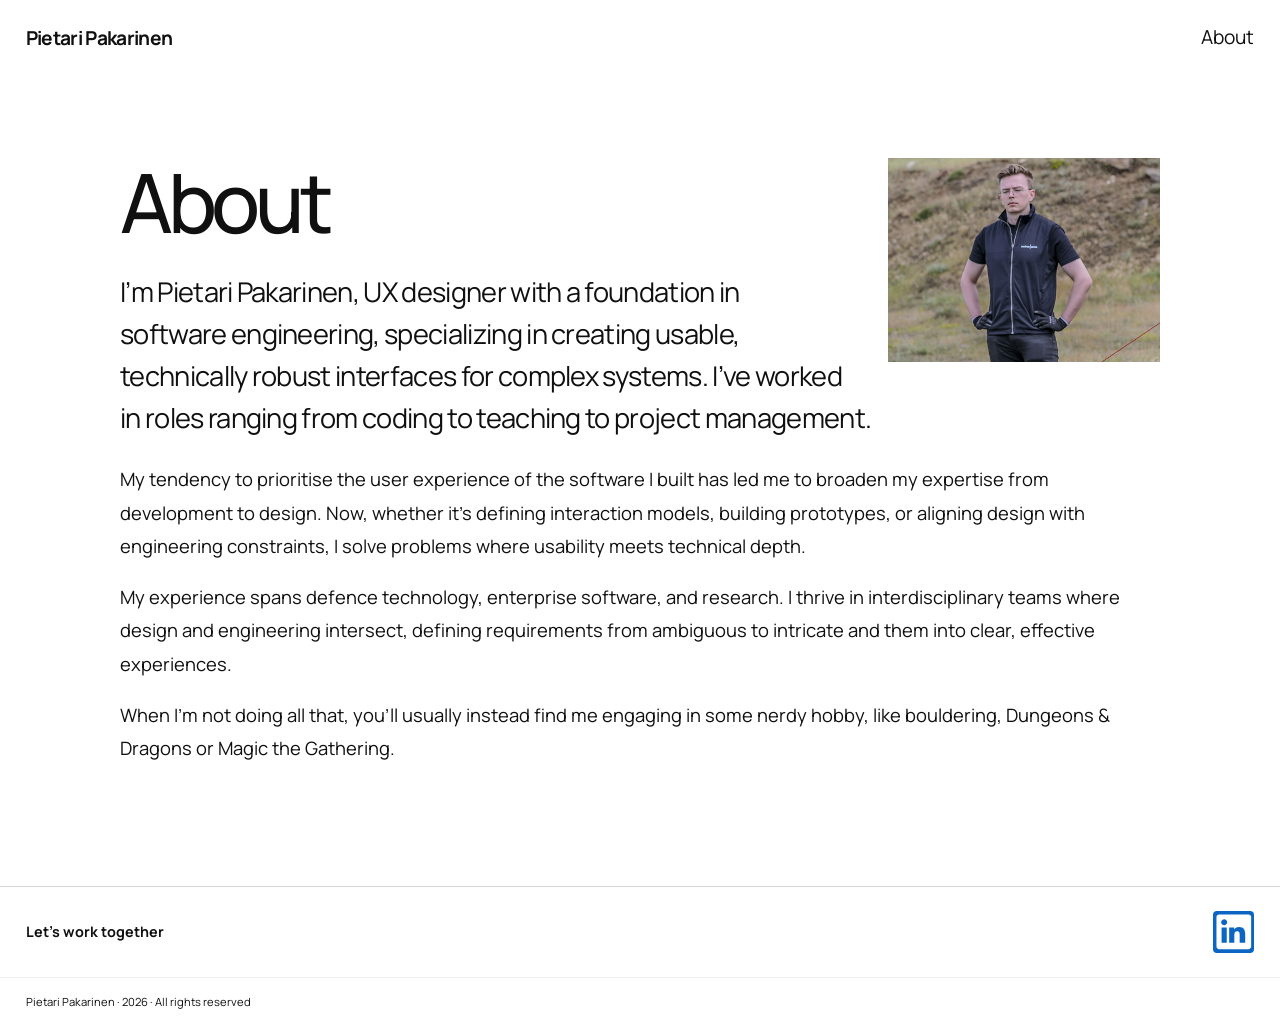
==== about/index.html @ 36259780 "Update About page copy" ====
<!doctype html>
<html lang="en">
  <head>
    <meta charset="utf-8"><meta name="viewport" content="width=device-width, initial-scale=1">
    <meta name="description" content="About Pietari Pakarinen, UX designer with a foundation in software engineering.">
    <title>About — Pietari Pakarinen</title>
    <link rel="stylesheet" href="../assets/css/site.css">
  </head>
  <body>
    <header class="page-header"><nav class="nav" aria-label="Main navigation"><a class="wordmark" href="../">Pietari Pakarinen</a><a class="nav-link" href="./" aria-current="page">About</a></nav></header>
    <main class="editorial about-layout">
      <aside class="about-note"><img class="about-portrait" src="../assets/images/about-portrait.png" alt="Pietari in black work clothes during an outdoor product demonstration"></aside>
      <div class="editorial-copy">
        <h1>About</h1>
        <p class="lead about-lead">I’m Pietari Pakarinen, UX designer with a foundation in software engineering, specializing in creating usable, technically robust interfaces for complex systems. I’ve worked in roles ranging from coding to teaching to project management.</p>
        <p>My tendency to prioritise the user experience of the software I built has led me to broaden my expertise from development to design. Now, whether it’s defining interaction models, building prototypes, or aligning design with engineering constraints, I solve problems where usability meets technical depth.</p>
        <p>My experience spans defence technology, enterprise software, and research. I thrive in interdisciplinary teams where design and engineering intersect, defining requirements from ambiguous to intricate and them into clear, effective experiences.</p>
        <p>When I’m not doing all that, you’ll usually instead find me engaging in some nerdy hobby, like bouldering, Dungeons &amp; Dragons or Magic the Gathering.</p>
      </div>
    </main>
    <footer class="site-footer"><p>Let’s work together</p><a class="linkedin-link" href="https://www.linkedin.com/in/pietari-pakarinen/" aria-label="LinkedIn profile"><svg viewBox="0 0 24 24" aria-hidden="true"><path d="M20.45 2H3.55C2.69 2 2 2.68 2 3.52v16.96c0 .84.69 1.52 1.55 1.52h16.9c.86 0 1.55-.68 1.55-1.52V3.52c0-.84-.69-1.52-1.55-1.52ZM7.93 18.35H4.96V9.5h2.97v8.85ZM6.45 8.29c-.96 0-1.73-.78-1.73-1.73s.77-1.73 1.73-1.73 1.73.78 1.73 1.73-.77 1.73-1.73 1.73Zm11.9 10.06h-2.96v-4.3c0-1.03-.02-2.35-1.43-2.35-1.44 0-1.66 1.12-1.66 2.28v4.37H9.34V9.5h2.84v1.21h.04c.4-.7 1.36-1.43 2.8-1.43 3 0 3.56 1.97 3.56 4.53v4.54Z"/></svg></a></footer>
    <div class="copyright">Pietari Pakarinen · 2026 · All rights reserved</div>
  </body>
</html>
---- assets/css/site.css ----
@import url('https://fonts.googleapis.com/css2?family=Manrope:wght@400;500;600;700&display=swap');

:root {
  color-scheme: light;
  --ink: #101010;
  --muted: #606060;
  --line: #d5d5d5;
  --wash: #f7f9fa;
  --page-gutter: clamp(1rem, 2vw, 2rem);
  font-family: Manrope, Arial, sans-serif;
  color: var(--ink);
  background: #fff;
  font-synthesis: none;
  text-rendering: optimizeLegibility;
}

* { box-sizing: border-box; }
html { scroll-behavior: smooth; }
body { margin: 0; min-width: 320px; }
a { color: inherit; }
a:focus-visible { outline: 3px solid #1565c0; outline-offset: 4px; }

.site-header, .page-header { padding: 0 var(--page-gutter); }
.has-case-nav .page-header { width: min(100% - (2 * var(--page-gutter)), 48rem); margin: 0 auto; padding: 0; }
.nav { display: flex; align-items: center; justify-content: space-between; gap: 1rem; padding: 1.1rem 0 1.5rem; }
.wordmark, .nav-link { display: inline-flex; align-items: center; min-height: 2.5rem; padding: .35rem 0; text-decoration: none; font-size: clamp(.95rem, 1.7vw, 1.2rem); }
.wordmark { font-weight: 700; letter-spacing: -.035em; }
.nav-link { border-bottom: 1px solid transparent; transition: border-color .18s ease, color .18s ease; }
.nav-link:hover { color: var(--muted); border-color: currentColor; }

.hero { display: grid; grid-template-columns: minmax(0, 1.25fr) minmax(18rem, .75fr); grid-template-rows: clamp(24rem, 42vw, 34rem); align-items: stretch; gap: 0; padding-bottom: clamp(2.5rem, 5vw, 5rem); }
.hero-intro { display: flex; grid-column: 1; grid-row: 1; align-items: center; width: 100%; margin: 0; padding: clamp(1.5rem, 5vw, 4rem); background: var(--wash); font-size: clamp(1.45rem, 2.2vw, 1.9rem); line-height: 1.45; letter-spacing: -.035em; }
.hero-photo { display: block; grid-column: 2; grid-row: 1; width: 100%; height: 100%; min-height: 0; object-fit: cover; object-position: 50% 0%; }

.work-section { padding: 0 var(--page-gutter) clamp(3rem, 7vw, 6rem); }
.section-heading { max-width: 48rem; margin: 0 0 1.5rem; }
.eyebrow { margin: 0 0 .6rem; color: var(--muted); font-size: .78rem; font-weight: 700; letter-spacing: .1em; text-transform: uppercase; }
.case-brand { display: grid; justify-items: start; gap: .6rem; margin-bottom: 1.5rem; }
.case-brand-logo { display: block; width: auto; max-width: min(100%, 15rem); height: 2.5rem; object-fit: contain; object-position: left center; }
.case-brand .eyebrow { margin: 0; }
.product-heading { margin: 1.5rem 0; }
.product-heading h1 { display: flex; align-items: center; gap: .6em; margin: 0 !important; }
.product-icon { display: block; width: .88em; flex: 0 0 auto; aspect-ratio: 1; border-radius: .18em; }
.section-heading h1 { margin: 0; font-size: clamp(1.5rem, 3vw, 2.4rem); letter-spacing: -.045em; font-weight: 500; }
.project-grid { display: grid; grid-template-columns: repeat(2, minmax(0, 1fr)); gap: clamp(1.5rem, 3.3vw, 3rem) clamp(1rem, 2.4vw, 2rem); }
.project-card { display: flex; min-width: 0; flex-direction: column; gap: .85rem; padding-top: 1rem; border-top: 1px solid var(--line); text-decoration: none; }
.project-card:hover .project-art { background: #eef1f3; }
.project-art { display: flex; aspect-ratio: 1.2 / 1; width: 100%; flex-direction: column; align-items: center; justify-content: center; gap: 1.25rem; overflow: hidden; padding: clamp(1.25rem, 3vw, 2.5rem); border-radius: 1.25rem; background: var(--wash); transition: background .18s ease; }
.project-art p { max-width: 34rem; margin: 0; text-align: center; font-size: clamp(.85rem, 1.4vw, 1.05rem); line-height: 1.55; }
.brand-logo { display: block; max-width: 70%; max-height: 5rem; object-fit: contain; }
.brand-logo--platforms { width: min(19rem, 75%); max-height: 5.3rem; }
.brand-logo--gespi { width: min(16rem, 72%); }
.brand-logo--patria { width: min(10.5rem, 55%); }
.brand-logo--saucesoft { width: min(12rem, 62%); }
.project-label { display: flex; flex-wrap: wrap; gap: .2rem .7rem; font-size: .92rem; line-height: 1.4; }
.project-label span:first-child { font-weight: 600; }
.project-label span:last-child { color: var(--muted); }

.editorial, .case-study { width: min(100% - (2 * var(--page-gutter)), 65rem); margin: clamp(2rem, 6vw, 5rem) auto clamp(4rem, 8vw, 7rem); }
.case-study { width: min(100% - (2 * var(--page-gutter)), 48rem); margin-top: clamp(1rem, 2vw, 1.5rem); }
.about-layout { display: block; }
.editorial h1, .case-study h1 { margin: 0 0 1.5rem; font-size: clamp(2.5rem, 6.4vw, 5.5rem); font-weight: 500; line-height: 1.08; letter-spacing: -.065em; }
.editorial p:not(.eyebrow), .case-section p { font-size: clamp(1rem, 1.5vw, 1.15rem); line-height: 1.8; }
.lead { max-width: 54rem; font-size: clamp(1.25rem, 2.4vw, 1.7rem) !important; line-height: 1.55 !important; letter-spacing: -.025em; }
.about-note { float: right; width: min(32%, 17rem); padding: 0; margin: 0 0 1rem clamp(1.25rem, 3vw, 2.5rem); }
.about-portrait { display: block; width: 100%; aspect-ratio: 4 / 3; object-fit: cover; object-position: center; }
.about-lead { margin: 0 0 1.5rem; }
.about-layout::after { display: table; clear: both; content: ""; }
.about-note ul { padding-left: 1.2rem; margin: 1rem 0 0; }
.about-note li { padding: .45rem 0; line-height: 1.5; }

.case-study > .lead { margin: 0 auto 2rem; }
.case-section { max-width: 48rem; margin: 0 auto 3rem; }
.case-section h2 { margin: 0 0 .6rem; font-size: clamp(1.4rem, 2.4vw, 1.9rem); font-weight: 500; letter-spacing: -.04em; }
.case-section p { margin: .5rem 0 1.2rem; }
.case-figure { width: min(100%, 48rem); margin: 2rem auto; }
.case-figure--recognition { width: min(100%, 28rem); }
.case-figure img { display: block; width: 100%; height: auto; margin: 0 auto; object-fit: contain; }
.case-figure figcaption { margin-top: .65rem; color: var(--muted); font-size: .82rem; line-height: 1.5; text-align: center; }
.case-figure figcaption a { text-underline-offset: .2em; }
.video-embed { width: 100%; aspect-ratio: 16 / 9; margin: 0; background: #000; }
.video-embed iframe { display: block; width: 100%; height: 100%; border: 0; }
.video-embed video { display: block; width: 100%; height: 100%; object-fit: contain; }
.asset-placeholder { display: grid; min-height: 14rem; margin: 2rem 0; padding: 1.5rem; place-items: center; border: 1px dashed #aaa; background: var(--wash); color: var(--muted); text-align: center; line-height: 1.6; }
.about-note .asset-placeholder { min-height: 24rem; aspect-ratio: 3 / 4; }
.content-note { max-width: 48rem; padding: 1.3rem 1.5rem; background: var(--wash); line-height: 1.6; }
.content-note p { margin: .4rem 0 0; }
.external-link { margin-top: 2rem; }
.external-link a { text-underline-offset: .2em; }
.has-case-nav { padding-bottom: 6rem; }
.case-pagination { position: fixed; z-index: 20; right: auto; bottom: calc(1rem + env(safe-area-inset-bottom)); left: 50%; display: flex; width: max-content; max-width: calc(100vw - 2rem); align-items: center; gap: .35rem; padding: .35rem; transform: translateX(-50%); border: 1px solid rgba(16, 16, 16, .12); border-radius: 999px; background: rgba(255, 255, 255, .94); box-shadow: 0 .4rem 1.6rem rgba(0, 0, 0, .12); backdrop-filter: blur(12px); }
.case-pagination a { display: flex; min-width: 0; height: 2.75rem; align-items: center; justify-content: center; gap: .5rem; padding: .4rem .8rem; border-radius: 999px; text-decoration: none; transition: color .18s ease, background-color .18s ease; }
.case-pagination a:hover, .case-pagination a:focus-visible { color: var(--ink); background: #eceff1; }
.pagination-arrow { flex: 0 0 auto; font-size: 1.25rem; line-height: 1; }
.pagination-copy { display: grid; gap: .12rem; }
.pagination-label { font-size: .85rem; font-weight: 600; white-space: nowrap; }
.pagination-destination { display: none; }

.site-footer { display: flex; align-items: center; justify-content: space-between; gap: 1rem; padding: 1.5rem var(--page-gutter); border-top: 1px solid var(--line); }
.site-footer p { margin: 0; font-size: .9rem; font-weight: 700; }
.linkedin-link { display: grid; width: 2.6rem; height: 2.6rem; place-items: center; border-radius: .25rem; color: #fff; background: #0a66c2; text-decoration: none; }
.linkedin-link svg { width: 100%; height: 100%; fill: currentColor; }
.linkedin-link span { font-size: 1.7rem; font-weight: 700; letter-spacing: -.1em; }
.copyright { padding: 1rem var(--page-gutter); border-top: 1px solid #eee; font-size: .7rem; }

@media (min-width: 1500px) { .site-header, .work-section, .site-footer, .copyright { padding-right: max(var(--page-gutter), calc((100vw - 1440px) / 2)); padding-left: max(var(--page-gutter), calc((100vw - 1440px) / 2)); } }
@media (max-width: 760px) {
  .hero { position: relative; display: grid; min-height: 0; grid-template-columns: minmax(0, 1fr); grid-template-rows: auto; padding-bottom: 2.5rem; }
  .hero-intro { position: relative; z-index: 1; grid-column: 1; grid-row: 1; align-self: end; width: 100%; padding: clamp(1.25rem, 4vw, 2rem); font-size: clamp(1.35rem, 3.5vw, 1.65rem); line-height: 1.4; }
  .hero-photo { grid-column: 1; grid-row: 1; justify-self: center; align-self: start; width: min(100%, 24rem); height: auto; max-height: none; aspect-ratio: 2 / 3; object-position: 50% 50%; }
  .project-grid { gap: 1.75rem 1rem; }
  .project-label { font-size: .82rem; }
}
@media (max-width: 560px) {
  .hero-intro { padding: 1.25rem var(--page-gutter); font-size: clamp(1.25rem, 4vw, 1.5rem); }
  .nav { gap: .75rem; padding: .8rem 0 1rem; }
  .wordmark, .nav-link { min-height: 2.5rem; padding: .35rem 0; font-size: .95rem; }
  .about-note { width: 40%; margin-left: 1rem; }
  .project-grid { grid-template-columns: 1fr; gap: 1.5rem; }
  .project-art p { font-size: .95rem; }
  .project-label { font-size: .88rem; }
  .case-pagination { bottom: calc(.5rem + env(safe-area-inset-bottom)); }
}
@media (hover: none) {
  .case-pagination { width: calc(100vw - 1rem); justify-content: center; gap: .5rem; }
  .case-pagination a { width: auto; max-width: 11rem; flex: 1 1 auto; border: 1px solid rgba(16, 16, 16, .12); }
}
@media (prefers-reduced-motion: reduce) { html { scroll-behavior: auto; } *, *::before, *::after { transition-duration: .01ms !important; } }
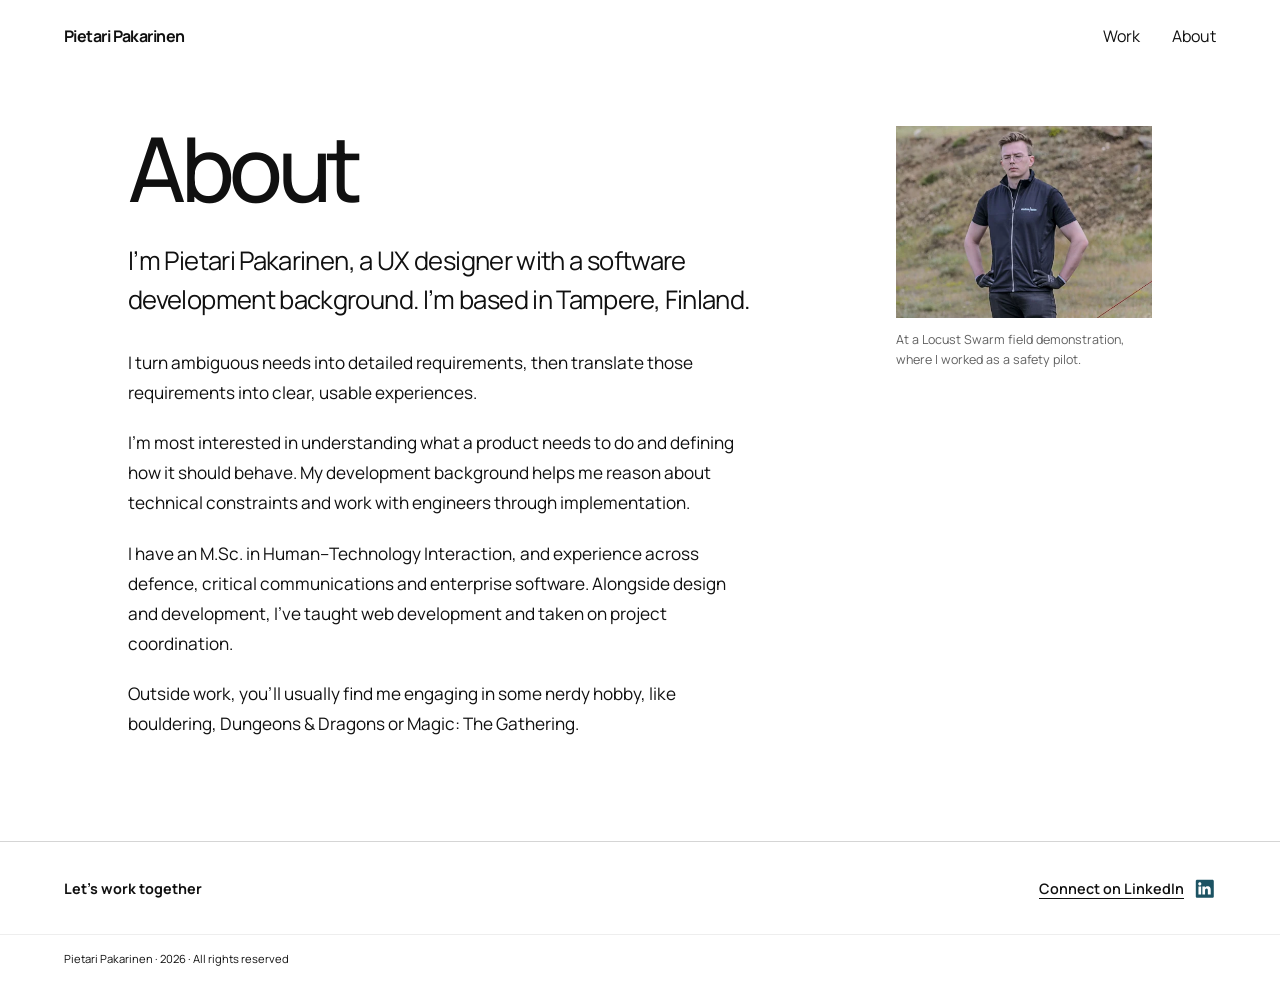
==== commit 293fd70f: "Revise portfolio case studies, imagery and responsive presentation" ====
--- a/about/index.html
+++ b/about/index.html
@@ -2,23 +2,51 @@
 <html lang="en">
   <head>
     <meta charset="utf-8"><meta name="viewport" content="width=device-width, initial-scale=1">
-    <meta name="description" content="About Pietari Pakarinen, UX designer with a foundation in software engineering.">
+    <meta name="description" content="Pietari Pakarinen is a Tampere-based UX designer with a software development background and an M.Sc. in Human–Technology Interaction.">
     <title>About — Pietari Pakarinen</title>
-    <link rel="stylesheet" href="../assets/css/site.css">
+    <link rel="stylesheet" href="../assets/css/site.css?v=20261028-13">
+    <link rel="canonical" href="https://pietarip.github.io/portfolio/about/">
+    <link rel="icon" type="image/svg+xml" href="../assets/favicon.svg">
+    <link rel="preconnect" href="https://fonts.googleapis.com">
+    <link rel="preconnect" href="https://fonts.gstatic.com" crossorigin>
+    <link rel="stylesheet" href="https://fonts.googleapis.com/css2?family=Manrope:wght@400;500;600;700&amp;display=swap">
+    <meta property="og:type" content="website">
+    <meta property="og:site_name" content="Pietari Pakarinen — Portfolio">
+    <meta property="og:title" content="About — Pietari Pakarinen">
+    <meta property="og:description" content="Pietari Pakarinen is a Tampere-based UX designer with a software development background and an M.Sc. in Human–Technology Interaction.">
+    <meta property="og:url" content="https://pietarip.github.io/portfolio/about/">
+    <meta property="og:image" content="https://pietarip.github.io/portfolio/assets/images/social-preview.jpg">
+    <meta property="og:image:width" content="1240">
+    <meta property="og:image:height" content="827">
+    <meta property="og:image:alt" content="Locust Swarm displayed during a field demonstration">
+    <meta name="twitter:card" content="summary_large_image">
   </head>
   <body>
-    <header class="page-header"><nav class="nav" aria-label="Main navigation"><a class="wordmark" href="../">Pietari Pakarinen</a><a class="nav-link" href="./" aria-current="page">About</a></nav></header>
-    <main class="editorial about-layout">
-      <aside class="about-note"><img class="about-portrait" src="../assets/images/about-portrait.png" alt="Pietari in black work clothes during an outdoor product demonstration"></aside>
-      <div class="editorial-copy">
+    <a class="skip-link" href="#main">Skip to content</a>
+    <header class="page-header"><nav class="nav" aria-label="Main navigation">
+        <a class="wordmark" href="../">Pietari Pakarinen</a>
+        <div class="nav-links"><a class="nav-link" href="../#work">Work</a><a class="nav-link" href="../about/" aria-current="page">About</a></div>
+      </nav></header>
+    <main id="main" tabindex="-1" class="editorial about-layout">
+      <header class="about-opening">
         <h1>About</h1>
-        <p class="lead about-lead">I’m Pietari Pakarinen, UX designer with a foundation in software engineering, specializing in creating usable, technically robust interfaces for complex systems. I’ve worked in roles ranging from coding to teaching to project management.</p>
-        <p>My tendency to prioritise the user experience of the software I built has led me to broaden my expertise from development to design. Now, whether it’s defining interaction models, building prototypes, or aligning design with engineering constraints, I solve problems where usability meets technical depth.</p>
-        <p>My experience spans defence technology, enterprise software, and research. I thrive in interdisciplinary teams where design and engineering intersect, defining requirements from ambiguous to intricate and them into clear, effective experiences.</p>
-        <p>When I’m not doing all that, you’ll usually instead find me engaging in some nerdy hobby, like bouldering, Dungeons &amp; Dragons or Magic the Gathering.</p>
+        <p class="about-introduction">I’m Pietari Pakarinen, a UX designer with a software development background. I’m based in Tampere, Finland.</p>
+      </header>
+      <figure class="about-photo">
+        <img class="about-portrait" src="../assets/images/about-portrait.webp" alt="Pietari at an outdoor Locust Swarm demonstration" width="500" height="375">
+        <figcaption>At a Locust Swarm field demonstration, where I worked as a safety pilot.</figcaption>
+      </figure>
+      <div class="about-copy">
+        <p>I turn ambiguous needs into detailed requirements, then translate those requirements into clear, usable experiences.</p>
+        <p>I’m most interested in understanding what a product needs to do and defining how it should behave. My development background helps me reason about technical constraints and work with engineers through implementation.</p>
+        <p>I have an M.Sc. in Human–Technology Interaction, and experience across defence, critical communications and enterprise software. Alongside design and development, I’ve taught web development and taken on project coordination.</p>
+        <p>Outside work, you’ll usually find me engaging in some nerdy hobby, like bouldering, Dungeons &amp; Dragons or Magic: The Gathering.</p>
       </div>
     </main>
-    <footer class="site-footer"><p>Let’s work together</p><a class="linkedin-link" href="https://www.linkedin.com/in/pietari-pakarinen/" aria-label="LinkedIn profile"><svg viewBox="0 0 24 24" aria-hidden="true"><path d="M20.45 2H3.55C2.69 2 2 2.68 2 3.52v16.96c0 .84.69 1.52 1.55 1.52h16.9c.86 0 1.55-.68 1.55-1.52V3.52c0-.84-.69-1.52-1.55-1.52ZM7.93 18.35H4.96V9.5h2.97v8.85ZM6.45 8.29c-.96 0-1.73-.78-1.73-1.73s.77-1.73 1.73-1.73 1.73.78 1.73 1.73-.77 1.73-1.73 1.73Zm11.9 10.06h-2.96v-4.3c0-1.03-.02-2.35-1.43-2.35-1.44 0-1.66 1.12-1.66 2.28v4.37H9.34V9.5h2.84v1.21h.04c.4-.7 1.36-1.43 2.8-1.43 3 0 3.56 1.97 3.56 4.53v4.54Z"/></svg></a></footer>
+    <footer class="site-footer">
+      <p>Let’s work together</p>
+      <a class="contact-link" href="https://www.linkedin.com/in/pietari-pakarinen/">Connect on LinkedIn <svg viewBox="0 0 24 24" aria-hidden="true"><path d="M20.45 2H3.55C2.69 2 2 2.68 2 3.52v16.96c0 .84.69 1.52 1.55 1.52h16.9c.86 0 1.55-.68 1.55-1.52V3.52c0-.84-.69-1.52-1.55-1.52ZM7.93 18.35H4.96V9.5h2.97v8.85ZM6.45 8.29c-.96 0-1.73-.78-1.73-1.73s.77-1.73 1.73-1.73 1.73.78 1.73 1.73-.77 1.73-1.73 1.73Zm11.9 10.06h-2.96v-4.3c0-1.03-.02-2.35-1.43-2.35-1.44 0-1.66 1.12-1.66 2.28v4.37H9.34V9.5h2.84v1.21h.04c.4-.7 1.36-1.43 2.8-1.43 3 0 3.56 1.97 3.56 4.53v4.54Z"/></svg></a>
+    </footer>
     <div class="copyright">Pietari Pakarinen · 2026 · All rights reserved</div>
   </body>
 </html>
--- a/assets/css/site.css
+++ b/assets/css/site.css
@@ -1,5 +1,3 @@
-@import url('https://fonts.googleapis.com/css2?family=Manrope:wght@400;500;600;700&display=swap');
-
 :root {
   color-scheme: light;
   --ink: #101010;
@@ -16,11 +14,12 @@
 
 * { box-sizing: border-box; }
 html { scroll-behavior: smooth; }
-body { margin: 0; min-width: 320px; }
+body { margin: 0; min-width: 0; }
 a { color: inherit; }
 a:focus-visible { outline: 3px solid #1565c0; outline-offset: 4px; }
 
 .site-header, .page-header { padding: 0 var(--page-gutter); }
+.page-header { width: min(100% - (2 * var(--page-gutter)), 65rem); margin: 0 auto; padding: 0; }
 .has-case-nav .page-header { width: min(100% - (2 * var(--page-gutter)), 48rem); margin: 0 auto; padding: 0; }
 .nav { display: flex; align-items: center; justify-content: space-between; gap: 1rem; padding: 1.1rem 0 1.5rem; }
 .wordmark, .nav-link { display: inline-flex; align-items: center; min-height: 2.5rem; padding: .35rem 0; text-decoration: none; font-size: clamp(.95rem, 1.7vw, 1.2rem); }
@@ -45,33 +44,45 @@
 .project-grid { display: grid; grid-template-columns: repeat(2, minmax(0, 1fr)); gap: clamp(1.5rem, 3.3vw, 3rem) clamp(1rem, 2.4vw, 2rem); }
 .project-card { display: flex; min-width: 0; flex-direction: column; gap: .85rem; padding-top: 1rem; border-top: 1px solid var(--line); text-decoration: none; }
 .project-card:hover .project-art { background: #eef1f3; }
-.project-art { display: flex; aspect-ratio: 1.2 / 1; width: 100%; flex-direction: column; align-items: center; justify-content: center; gap: 1.25rem; overflow: hidden; padding: clamp(1.25rem, 3vw, 2.5rem); border-radius: 1.25rem; background: var(--wash); transition: background .18s ease; }
-.project-art p { max-width: 34rem; margin: 0; text-align: center; font-size: clamp(.85rem, 1.4vw, 1.05rem); line-height: 1.55; }
+.project-card:active .project-art { background: #e9eef0; }
+.project-art { display: flex; min-height: 14rem; width: 100%; flex-direction: column; align-items: flex-start; justify-content: center; gap: 1.25rem; padding: clamp(1.25rem, 3vw, 2.5rem); border-radius: 1.25rem; background: var(--wash); transition: background .18s ease; }
+.project-art p { max-width: 34rem; margin: 0; text-align: left; font-size: clamp(.95rem, 1.4vw, 1.05rem); line-height: 1.55; }
 .brand-logo { display: block; max-width: 70%; max-height: 5rem; object-fit: contain; }
 .brand-logo--platforms { width: min(19rem, 75%); max-height: 5.3rem; }
 .brand-logo--gespi { width: min(16rem, 72%); }
 .brand-logo--patria { width: min(10.5rem, 55%); }
 .brand-logo--saucesoft { width: min(12rem, 62%); }
-.project-label { display: flex; flex-wrap: wrap; gap: .2rem .7rem; font-size: .92rem; line-height: 1.4; }
-.project-label span:first-child { font-weight: 600; }
-.project-label span:last-child { color: var(--muted); }
+.project-label { display: flex; flex-wrap: wrap; align-items: baseline; gap: .2rem .7rem; font-size: .92rem; line-height: 1.4; }
+.project-title { font-size: clamp(1.15rem, 2vw, 1.5rem); font-weight: 600; letter-spacing: -.035em; }
+.project-label { order: -1; }
+.project-art .brand-logo { max-height: 3rem; width: auto; max-width: 65%; }
+.project-category { color: var(--muted); }
+.project-cta { display: inline-flex; align-items: baseline; gap: .3em; margin-left: auto; color: var(--muted); font-size: .82rem; font-weight: 600; line-height: 1.4; text-decoration: none; white-space: nowrap; transition: color .18s ease; }
+.project-cta span { display: inline-block; transition: transform .18s ease; }
+.project-card:hover .project-cta, .project-card:focus-visible .project-cta, .project-card:active .project-cta { color: var(--ink); text-decoration: underline; text-underline-offset: .2em; }
+.project-card:hover .project-cta span, .project-card:focus-visible .project-cta span { transform: translateX(.18rem); }
 
 .editorial, .case-study { width: min(100% - (2 * var(--page-gutter)), 65rem); margin: clamp(2rem, 6vw, 5rem) auto clamp(4rem, 8vw, 7rem); }
 .case-study { width: min(100% - (2 * var(--page-gutter)), 48rem); margin-top: clamp(1rem, 2vw, 1.5rem); }
-.about-layout { display: block; }
+.about-layout { display: grid; grid-template-columns: minmax(0, 1fr) 16rem; gap: 1.75rem 4rem; width: min(100% - (2 * var(--page-gutter)), 64rem); margin-top: 3rem; }
 .editorial h1, .case-study h1 { margin: 0 0 1.5rem; font-size: clamp(2.5rem, 6.4vw, 5.5rem); font-weight: 500; line-height: 1.08; letter-spacing: -.065em; }
+.case-study h1 { font-size: clamp(2.75rem, 4.8vw, 4.5rem); }
 .editorial p:not(.eyebrow), .case-section p { font-size: clamp(1rem, 1.5vw, 1.15rem); line-height: 1.8; }
 .lead { max-width: 54rem; font-size: clamp(1.25rem, 2.4vw, 1.7rem) !important; line-height: 1.55 !important; letter-spacing: -.025em; }
-.about-note { float: right; width: min(32%, 17rem); padding: 0; margin: 0 0 1rem clamp(1.25rem, 3vw, 2.5rem); }
-.about-portrait { display: block; width: 100%; aspect-ratio: 4 / 3; object-fit: cover; object-position: center; }
-.about-lead { margin: 0 0 1.5rem; }
-.about-layout::after { display: table; clear: both; content: ""; }
-.about-note ul { padding-left: 1.2rem; margin: 1rem 0 0; }
-.about-note li { padding: .45rem 0; line-height: 1.5; }
+.about-opening { grid-column: 1; max-width: 39rem; }
+.about-layout h1 { font-size: clamp(3.5rem, 7vw, 6rem); letter-spacing: -.06em; }
+.about-layout p.about-introduction { margin: 0; font-size: clamp(1.25rem, 2vw, 1.65rem); line-height: 1.55; letter-spacing: -.025em; }
+.about-photo { grid-column: 2; grid-row: 1 / span 2; align-self: start; margin: .35rem 0 0; }
+.about-portrait { display: block; width: 100%; height: auto; aspect-ratio: 4 / 3; object-fit: cover; object-position: center; }
+.about-photo figcaption { margin-top: .75rem; color: var(--muted); font-size: .78rem; line-height: 1.6; }
+.about-copy { grid-column: 1; max-width: 39rem; min-width: 0; }
+.about-layout .about-copy p { margin: 0 0 1.25rem; font-size: 1.075rem; line-height: 1.75; }
+.about-layout .about-copy p:last-child { margin-bottom: 0; }
 
 .case-study > .lead { margin: 0 auto 2rem; }
 .case-section { max-width: 48rem; margin: 0 auto 3rem; }
 .case-section h2 { margin: 0 0 .6rem; font-size: clamp(1.4rem, 2.4vw, 1.9rem); font-weight: 500; letter-spacing: -.04em; }
+.case-section h3 { margin: 1.8rem 0 .6rem; font-size: 1.2rem; font-weight: 600; }
 .case-section p { margin: .5rem 0 1.2rem; }
 .case-figure { width: min(100%, 48rem); margin: 2rem auto; }
 .case-figure--recognition { width: min(100%, 28rem); }
@@ -87,16 +98,18 @@
 .content-note p { margin: .4rem 0 0; }
 .external-link { margin-top: 2rem; }
 .external-link a { text-underline-offset: .2em; }
-.has-case-nav { padding-bottom: 6rem; }
-.case-pagination { position: fixed; z-index: 20; right: auto; bottom: calc(1rem + env(safe-area-inset-bottom)); left: 50%; display: flex; width: max-content; max-width: calc(100vw - 2rem); align-items: center; gap: .35rem; padding: .35rem; transform: translateX(-50%); border: 1px solid rgba(16, 16, 16, .12); border-radius: 999px; background: rgba(255, 255, 255, .94); box-shadow: 0 .4rem 1.6rem rgba(0, 0, 0, .12); backdrop-filter: blur(12px); }
-.case-pagination a { display: flex; min-width: 0; height: 2.75rem; align-items: center; justify-content: center; gap: .5rem; padding: .4rem .8rem; border-radius: 999px; text-decoration: none; transition: color .18s ease, background-color .18s ease; }
+.case-pagination { display: grid; grid-template-columns: repeat(2, minmax(0, 1fr)); width: min(100% - (2 * var(--page-gutter)), 48rem); margin: -2rem auto 3rem; gap: 1rem; padding-top: 1rem; border-top: 1px solid var(--line); }
+.case-pagination a { display: flex; min-width: 0; min-height: 3.5rem; align-items: center; gap: .5rem; padding: .6rem; border-radius: .25rem; text-decoration: none; transition: color .18s ease, background-color .18s ease; }
+.case-pagination a:last-child { justify-content: flex-end; text-align: right; }
 .case-pagination a:hover, .case-pagination a:focus-visible { color: var(--ink); background: #eceff1; }
 .pagination-arrow { flex: 0 0 auto; font-size: 1.25rem; line-height: 1; }
 .pagination-copy { display: grid; gap: .12rem; }
-.pagination-label { font-size: .85rem; font-weight: 600; white-space: nowrap; }
-.pagination-destination { display: none; }
+.pagination-label { font-size: .78rem; color: var(--muted); }
+.pagination-destination { display: block; font-size: .95rem; font-weight: 600; overflow-wrap: anywhere; }
 
 .site-footer { display: flex; align-items: center; justify-content: space-between; gap: 1rem; padding: 1.5rem var(--page-gutter); border-top: 1px solid var(--line); }
+.editorial ~ .site-footer, .editorial ~ .copyright { padding-right: max(var(--page-gutter), calc((100vw - 65rem) / 2)); padding-left: max(var(--page-gutter), calc((100vw - 65rem) / 2)); }
+.has-case-nav .site-footer, .has-case-nav .copyright { padding-right: max(var(--page-gutter), calc((100vw - 48rem) / 2)); padding-left: max(var(--page-gutter), calc((100vw - 48rem) / 2)); }
 .site-footer p { margin: 0; font-size: .9rem; font-weight: 700; }
 .linkedin-link { display: grid; width: 2.6rem; height: 2.6rem; place-items: center; border-radius: .25rem; color: #fff; background: #0a66c2; text-decoration: none; }
 .linkedin-link svg { width: 100%; height: 100%; fill: currentColor; }
@@ -115,14 +128,197 @@
   .hero-intro { padding: 1.25rem var(--page-gutter); font-size: clamp(1.25rem, 4vw, 1.5rem); }
   .nav { gap: .75rem; padding: .8rem 0 1rem; }
   .wordmark, .nav-link { min-height: 2.5rem; padding: .35rem 0; font-size: .95rem; }
-  .about-note { width: 40%; margin-left: 1rem; }
   .project-grid { grid-template-columns: 1fr; gap: 1.5rem; }
   .project-art p { font-size: .95rem; }
   .project-label { font-size: .88rem; }
-  .case-pagination { bottom: calc(.5rem + env(safe-area-inset-bottom)); }
-}
-@media (hover: none) {
-  .case-pagination { width: calc(100vw - 1rem); justify-content: center; gap: .5rem; }
-  .case-pagination a { width: auto; max-width: 11rem; flex: 1 1 auto; border: 1px solid rgba(16, 16, 16, .12); }
+  .case-pagination { gap: .5rem; }
 }
 @media (prefers-reduced-motion: reduce) { html { scroll-behavior: auto; } *, *::before, *::after { transition-duration: .01ms !important; } }
+
+/* Shared navigation and the first revised homepage / case-study pass. */
+:root { --accent: #1c5363; --site-width: 72rem; }
+button { font: inherit; }
+button:focus-visible { outline: 3px solid #1565c0; outline-offset: 4px; }
+.skip-link { position: fixed; z-index: 10; top: 1rem; left: 1rem; padding: .75rem 1rem; color: #fff; background: var(--ink); transform: translateY(-200%); }
+.skip-link:focus { transform: translateY(0); }
+.page-header, .has-case-nav .page-header { width: min(100% - (2 * var(--page-gutter)), var(--site-width)); }
+.nav { width: min(100%, var(--site-width)); margin-inline: auto; padding-block: 1rem; }
+.nav-links { display: flex; align-items: center; gap: clamp(1.25rem, 3vw, 2rem); }
+.wordmark, .nav-link { font-size: 1rem; }
+.site-footer, .copyright, .has-case-nav .site-footer, .has-case-nav .copyright, .editorial ~ .site-footer, .editorial ~ .copyright { padding-inline: max(var(--page-gutter), calc((100vw - var(--site-width)) / 2)); }
+.contact-link { display: inline-flex; align-items: center; gap: .65rem; min-height: 2.75rem; font-size: .9rem; font-weight: 600; text-underline-offset: .25em; }
+.contact-link svg { width: 1.35rem; height: 1.35rem; fill: currentColor; color: var(--accent); }
+
+.home-hero { display: grid; grid-template-columns: minmax(0, 1fr) 16rem; align-items: center; gap: clamp(3rem, 8vw, 8rem); width: min(100%, var(--site-width)); margin: 2.25rem auto 4.5rem; }
+.home-intro h1 { max-width: 18ch; margin: .85rem 0 1.25rem; font-size: clamp(2.75rem, 5.2vw, 4.6rem); line-height: 1.08; letter-spacing: -.055em; font-weight: 500; }
+.home-intro .eyebrow { font-size: .72rem; letter-spacing: .07em; }
+.home-deck { max-width: 40rem; margin: 0 0 1.6rem; font-size: clamp(1.05rem, 1.5vw, 1.2rem); line-height: 1.7; color: #414141; }
+.text-action { display: inline-flex; align-items: center; gap: .9rem; min-height: 2.75rem; font-size: .95rem; font-weight: 600; text-underline-offset: .3em; text-decoration-thickness: 1px; }
+.text-action span { color: var(--accent); }
+.home-portrait { margin: 0; }
+.home-portrait img { display: block; width: 100%; height: auto; aspect-ratio: 4 / 5; object-fit: cover; object-position: 50% 45%; }
+.home-portrait figcaption { margin-top: .75rem; max-width: 27ch; color: var(--muted); font-size: .75rem; line-height: 1.6; }
+.selected-work { width: min(100% - (2 * var(--page-gutter)), var(--site-width)); margin: 0 auto 5rem; }
+#work, .case-section { scroll-margin-top: 1.5rem; }
+.work-heading { display: flex; justify-content: space-between; align-items: baseline; gap: 1rem 2rem; padding-top: 1.5rem; margin-bottom: 1.75rem; border-top: 1px solid var(--line); }
+.work-heading h2 { margin: 0; font-size: 1.75rem; font-weight: 500; letter-spacing: -.04em; }
+.work-heading > p { max-width: 33rem; margin: 0; color: var(--muted); font-size: .9rem; line-height: 1.6; }
+.work-grid { display: grid; grid-template-columns: repeat(2, minmax(0, 1fr)); gap: 3rem 2rem; }
+.work-card { display: flex; flex-direction: column; min-width: 0; color: var(--ink); text-decoration: none; }
+.work-preview { display: flex; align-items: center; justify-content: center; width: 100%; aspect-ratio: 16 / 10; overflow: hidden; background: var(--wash); border: 1px solid #e9ecec; }
+.work-preview > img { display: block; width: 100%; height: 100%; object-fit: cover; transition: transform .25s ease; }
+.work-preview--nsc3 { background: #1a1a1a; }
+.work-preview--nsc3 > img { width: 100%; object-fit: contain; }
+.work-preview--locust > img { object-position: 50% 42%; }
+.work-preview--screenful { padding: 1.75rem 2.25rem 0; background: #edf1f1; }
+.work-preview--screenful > img { object-position: top; box-shadow: 0 0 0 1px #d9dede; }
+.work-preview--research { padding: clamp(.75rem, 1.75vw, 1.5rem); background: #f2f5f5; }
+.work-preview--research > img { object-fit: contain; }
+.work-card-copy { display: contents; }
+.work-meta { order: 0; margin: 0 0 .45rem; color: var(--muted); font-size: .76rem; line-height: 1.5; }
+.work-card .work-preview { order: 3; }
+.work-title { display: flex; align-items: baseline; justify-content: space-between; gap: .75rem; }
+.work-card .work-title { order: 1; }
+.work-title h3 { margin: 0; font-size: clamp(1.35rem, 2.1vw, 1.75rem); font-weight: 600; line-height: 1.25; letter-spacing: -.04em; }
+.work-title > span { color: var(--accent); font-size: 1.3rem; transition: transform .18s ease; }
+.work-card-copy > p:not(.work-meta) { order: 2; max-width: 52ch; min-height: 4.95em; margin: .65rem 0 1rem; font-size: 1rem; line-height: 1.65; }
+.work-discipline { order: 4; margin-top: .8rem; color: var(--muted); font-size: .76rem; line-height: 1.6; }
+.work-card:hover .work-title h3, .work-card:focus-visible .work-title h3 { text-decoration: underline; text-underline-offset: .2em; }
+.work-card:hover .work-title > span { transform: translate(.12rem, -.12rem); }
+.work-card:hover .work-preview > img { transform: scale(1.015); }
+
+.case-study--revised { width: min(100% - (2 * var(--page-gutter)), 64rem); margin-top: 3rem; }
+.case-opening { margin-bottom: 3.5rem; }
+.case-study--revised h1 { margin: .8rem 0 .85rem; font-size: clamp(3.5rem, 7vw, 6rem); letter-spacing: -.06em; }
+.case-deck { width: 100%; max-width: none; margin: 0 0 1.4rem; font-size: clamp(1.65rem, 3.1vw, 2.6rem); font-weight: 500; line-height: 1.25; letter-spacing: -.04em; }
+.case-meta { display: flex; flex-wrap: wrap; gap: .5rem 1.5rem; color: var(--muted); font-size: .85rem; line-height: 1.6; }
+.case-contents { display: flex; flex-wrap: wrap; gap: .15rem 1.6rem; padding-block: .8rem; margin-top: 1.75rem; border-block: 1px solid var(--line); }
+.case-contents a { display: inline-flex; align-items: center; min-height: 2.75rem; font-size: .85rem; text-decoration: none; }
+.case-contents a:hover { color: var(--accent); text-decoration: underline; text-underline-offset: .2em; }
+.case-study--revised .case-section { display: grid; grid-template-columns: 8rem minmax(0, 1fr); gap: 2rem; max-width: none; margin-bottom: 3.75rem; }
+.case-study--revised .case-section > h2 { padding-top: .3rem; font-size: 1.15rem; font-weight: 600; letter-spacing: -.025em; }
+.section-body { min-width: 0; max-width: 44rem; }
+.case-study--revised .section-body > p { font-size: 1.075rem; line-height: 1.75; }
+.case-study--revised .section-body > p:first-child { margin-top: 0; }
+.case-study--revised .section-body > .section-takeaway { max-width: 32ch; margin-bottom: 1.1rem; font-size: clamp(1.35rem, 2vw, 1.7rem); font-weight: 500; line-height: 1.4; letter-spacing: -.025em; }
+.case-study--revised strong { font-weight: 600; }
+.case-figure--overview { max-width: 31rem; margin: 2rem 0 0; padding: 1.25rem 1rem 0; background: var(--wash); }
+.case-figure--overview > img { max-width: 26rem; mix-blend-mode: multiply; }
+.case-figure--overview figcaption { padding: .25rem .25rem 1rem; text-align: left; }
+.case-figure--screen { max-width: 44rem; margin: 2rem 0 0; padding-top: 3.5rem; border: 1px solid #dce2e3; background: var(--wash); }
+.case-figure--screen figcaption { padding: .25rem 1rem 1rem; text-align: left; }
+.design-decision { margin: 1.75rem 0; padding: 1.25rem 1.5rem; border-left: 3px solid var(--accent); background: var(--wash); }
+.design-decision > .decision-label { margin: 0 0 .5rem; color: var(--accent); font-size: .72rem; font-weight: 700; letter-spacing: .07em; text-transform: uppercase; }
+.case-study--revised .design-decision > p:last-child { margin-bottom: 0; font-size: 1rem; line-height: 1.7; }
+.event-explanation { margin: 1.75rem 0 2rem; }
+.event-flow { display: grid; grid-template-columns: repeat(3, minmax(0, 1fr)); gap: 1px; padding: 0; margin: 0; list-style: none; border: 1px solid #dce4e5; background: #dce4e5; }
+.event-flow > li { position: relative; min-width: 0; padding: 1.25rem; background: #f2f6f6; }
+.flow-number { display: block; margin-bottom: 1.2rem; color: var(--accent); font-size: .75rem; font-weight: 600; }
+.event-flow strong { display: block; font-size: 1.25rem; letter-spacing: -.02em; }
+.case-study--revised .event-flow p { margin: .5rem 0 0; font-size: .88rem; line-height: 1.6; }
+.event-explanation figcaption { margin-top: .65rem; color: var(--muted); font-size: .78rem; line-height: 1.6; }
+.log-explanation { margin: 1.75rem 0 2rem; }
+.log-layers { display: grid; grid-template-columns: minmax(0, 1fr) 2rem minmax(0, 1fr); align-items: stretch; }
+.log-layer { min-width: 0; padding: 1.35rem; border: 1px solid #dce4e5; background: #f2f6f6; }
+.log-layer .decision-label { display: block; margin-bottom: 1rem; color: var(--accent); font-size: .7rem; line-height: 1.5; }
+.log-layer strong { display: block; font-size: 1.3rem; letter-spacing: -.025em; }
+.case-study--revised .log-layer p { margin: .6rem 0 0; font-size: .9rem; line-height: 1.65; }
+.log-connection { align-self: center; color: var(--accent); text-align: center; font-size: 1.3rem; }
+.log-explanation figcaption { margin-top: .65rem; color: var(--muted); font-size: .78rem; line-height: 1.6; }
+.case-study--revised .section-body > .recognition-note { margin-top: 1.75rem; padding-top: 1rem; border-top: 1px solid var(--line); font-size: .85rem; color: var(--muted); }
+.research-finding { display: grid; grid-template-columns: 10rem minmax(0, 1fr); gap: 1.5rem; margin: 1.5rem 0; padding: 1.5rem; border: 1px solid #dce4e5; background: #f2f6f6; }
+.research-rating { display: flex; flex-direction: column; align-items: flex-start; gap: .5rem; }
+.research-rating strong { font-size: 3.5rem; line-height: 1; letter-spacing: -.06em; }
+.research-rating span { max-width: 15ch; font-size: .85rem; line-height: 1.5; }
+.research-rating small { font-size: .75rem; line-height: 1.5; color: var(--muted); }
+.case-study--revised .research-evidence p { margin: 0; font-size: .95rem; line-height: 1.7; }
+.case-study--revised .research-evidence p + p { margin-top: 1rem; }
+.research-source { max-width: 34rem; }
+.evidence-details { margin: 1.5rem 0; border-block: 1px solid var(--line); }
+.evidence-details + .evidence-details { border-top: 0; }
+.evidence-details summary { padding: 1rem .25rem; font-weight: 600; font-size: .95rem; cursor: pointer; }
+.evidence-details summary:focus-visible { outline: 3px solid #1565c0; outline-offset: 3px; }
+.case-study--revised .evidence-details > p { font-size: .9rem; line-height: 1.7; }
+.evidence-table-wrap { overflow-x: auto; margin-block: .25rem 1rem; }
+.evidence-table { width: 100%; border-collapse: collapse; font-size: .85rem; line-height: 1.5; font-variant-numeric: tabular-nums; }
+.evidence-table caption { margin-bottom: .75rem; color: var(--muted); text-align: left; font-size: .8rem; }
+.evidence-table th, .evidence-table td { padding: .65rem .75rem; border-bottom: 1px solid var(--line); text-align: right; }
+.evidence-table th:first-child { text-align: left; }
+.evidence-table tbody th { font-weight: 400; }
+.evidence-table thead, .evidence-table tfoot { background: var(--wash); }
+.experience-elements { display: grid; grid-template-columns: repeat(2, minmax(0, 1fr)); gap: .5rem 1rem; padding-left: 1.25rem; font-size: .9rem; line-height: 1.6; }
+.research-endorsement { margin: 1.75rem 0; padding: 1.5rem; border-left: 3px solid var(--accent); background: var(--wash); }
+.research-endorsement blockquote { margin: 0; }
+.case-study--revised .research-endorsement blockquote p { margin: 0 0 .75rem; font-size: 1.4rem; line-height: 1.5; }
+.research-endorsement figcaption { color: var(--muted); font-size: .8rem; line-height: 1.7; }
+.report-preview { border: 1px solid #dce2e3; background: var(--wash); }
+.report-preview > img { width: 100%; height: clamp(16rem, 40vw, 26rem); object-fit: cover; object-position: top; }
+.report-preview figcaption { padding: .25rem 1rem 1rem; }
+.revised-case .case-pagination { width: min(100% - (2 * var(--page-gutter)), 64rem); }
+
+/* Progressive image inspection: native dialog, fit view and scrollable actual size. */
+.case-figure--enlargeable { position: relative; }
+.image-enlarge { position: absolute; top: .65rem; right: .65rem; display: inline-flex; align-items: center; justify-content: center; width: 2.75rem; height: 2.75rem; padding: .625rem; border: 1px solid #c8cecf; border-radius: .3rem; color: var(--ink); background: rgba(255,255,255,.96); box-shadow: 0 1px 5px #00000012; font-size: .78rem; cursor: pointer; }
+.image-enlarge > svg { width: 1.25rem; height: 1.25rem; fill: none; stroke: currentColor; stroke-width: 1.6; stroke-linecap: round; stroke-linejoin: round; }
+.image-enlarge:hover { border-color: var(--accent); }
+.image-viewer { width: min(94vw, 84rem); max-width: none; max-height: 94dvh; padding: 0; overflow: hidden; border: 1px solid #d5dadd; border-radius: .4rem; color: var(--ink); background: #fff; }
+.image-viewer::backdrop { background: rgba(12,20,23,.78); }
+.image-viewer__panel { display: flex; flex-direction: column; max-height: 94dvh; }
+.image-viewer__header { display: flex; flex: 0 0 auto; align-items: center; justify-content: space-between; gap: 1rem; padding: .7rem 1rem; border-bottom: 1px solid var(--line); }
+.image-viewer__header h2 { margin: 0; font-size: 1rem; font-weight: 600; }
+.image-viewer__close, .image-viewer__zoom { min-height: 2.75rem; padding: .5rem .75rem; border: 1px solid #cad0d2; border-radius: .25rem; color: var(--ink); background: #fff; font-size: .85rem; cursor: pointer; }
+.image-viewer__close { display: inline-flex; align-items: center; gap: .75rem; }
+.image-viewer__close span { font-size: 1.35rem; }
+.image-viewer__tools { display: flex; flex: 0 0 auto; align-items: center; flex-wrap: wrap; gap: .25rem 1.25rem; padding: .5rem 1rem; }
+.image-viewer__original { display: inline-flex; align-items: center; gap: .5rem; min-height: 2.75rem; font-size: .8rem; text-underline-offset: .2em; }
+.image-viewer__zoom:disabled { color: #666; background: #f4f4f4; cursor: default; }
+.image-viewer__stage { min-height: 0; overflow: auto; overscroll-behavior: contain; padding: 1rem; background: #f3f5f5; }
+.image-viewer__stage:focus-visible { outline: 3px solid #1565c0; outline-offset: -3px; }
+.image-viewer__image { display: block; width: auto; max-width: 100%; height: auto; max-height: calc(94dvh - 13rem); margin: 0 auto; object-fit: contain; }
+.image-viewer--actual .image-viewer__image { max-width: none; max-height: none; margin: 0; }
+.image-viewer__caption { flex: 0 0 auto; max-height: 5rem; overflow: auto; margin: 0; padding: .75rem 1rem; color: var(--muted); font-size: .78rem; line-height: 1.6; }
+
+@media (max-width: 900px) {
+  .home-hero { grid-template-columns: minmax(0, 1fr) 13rem; gap: 2.5rem; }
+  .case-study--revised .case-section { grid-template-columns: 6rem minmax(0, 1fr); gap: 1.5rem; }
+  .event-flow > li { padding: 1rem; }
+}
+@media (max-width: 700px) {
+  .about-layout { grid-template-columns: 1fr; gap: 1.75rem; margin-top: 1.75rem; }
+  .about-photo { display: grid; grid-template-columns: 7.5rem minmax(0, 1fr); align-items: center; gap: 1rem; grid-column: 1; grid-row: auto; max-width: 30rem; margin: 0; }
+  .about-photo figcaption { margin: 0; }
+  .about-layout .about-copy p { font-size: 1rem; }
+  .home-hero { grid-template-columns: 1fr; gap: 1.75rem; margin-block: 1.75rem 2.5rem; }
+  .home-intro h1 { max-width: 15ch; font-size: clamp(2.6rem, 7.5vw, 3.6rem); }
+  .home-deck { max-width: 45ch; }
+  .home-portrait { display: grid; grid-template-columns: 6rem 1fr; align-items: center; gap: 1rem; }
+  .home-portrait img { aspect-ratio: 1; object-position: 50% 35%; }
+  .home-portrait figcaption { max-width: 30ch; margin: 0; }
+  .work-heading { display: block; }
+  .work-heading > p { margin-top: .6rem; }
+  .work-grid { grid-template-columns: 1fr; gap: 2.5rem; }
+  .work-card-copy > p:not(.work-meta) { min-height: 0; }
+  .work-preview { aspect-ratio: 16 / 10; }
+  .work-preview--research { padding: 1rem; }
+  .case-study--revised { margin-top: 1.75rem; }
+  .case-opening { margin-bottom: 2.5rem; }
+  .case-study--revised .case-section { display: block; margin-bottom: 2.75rem; }
+  .case-study--revised .case-section > h2 { padding: 0; margin-bottom: 1rem; font-size: 1.2rem; }
+  .case-contents { gap: .1rem 1.25rem; }
+  .case-study--revised .section-body > p { font-size: 1rem; }
+  .case-study--revised .section-body > .section-takeaway { font-size: 1.4rem; }
+  .event-flow { grid-template-columns: 1fr; }
+  .log-layers { grid-template-columns: 1fr; }
+  .research-finding { grid-template-columns: 1fr; padding: 1.25rem; }
+  .research-rating span { max-width: none; }
+  .evidence-table th, .evidence-table td { padding: .6rem .35rem; }
+  .log-connection { padding-block: .35rem; transform: rotate(90deg); }
+  .event-flow > li { display: grid; grid-template-columns: 2rem 1fr; gap: .25rem .75rem; padding: 1.1rem; }
+  .flow-number { grid-row: span 2; margin: .25rem 0 0; }
+  .event-flow strong { grid-column: 2; }
+  .case-study--revised .event-flow p { grid-column: 2; margin: 0; }
+  .site-footer { align-items: flex-start; flex-direction: column; gap: .35rem; }
+  .image-viewer { width: 96vw; max-height: 96dvh; }
+  .image-viewer__panel { max-height: 96dvh; }
+  .image-viewer__image { max-height: calc(96dvh - 15rem); }
+}
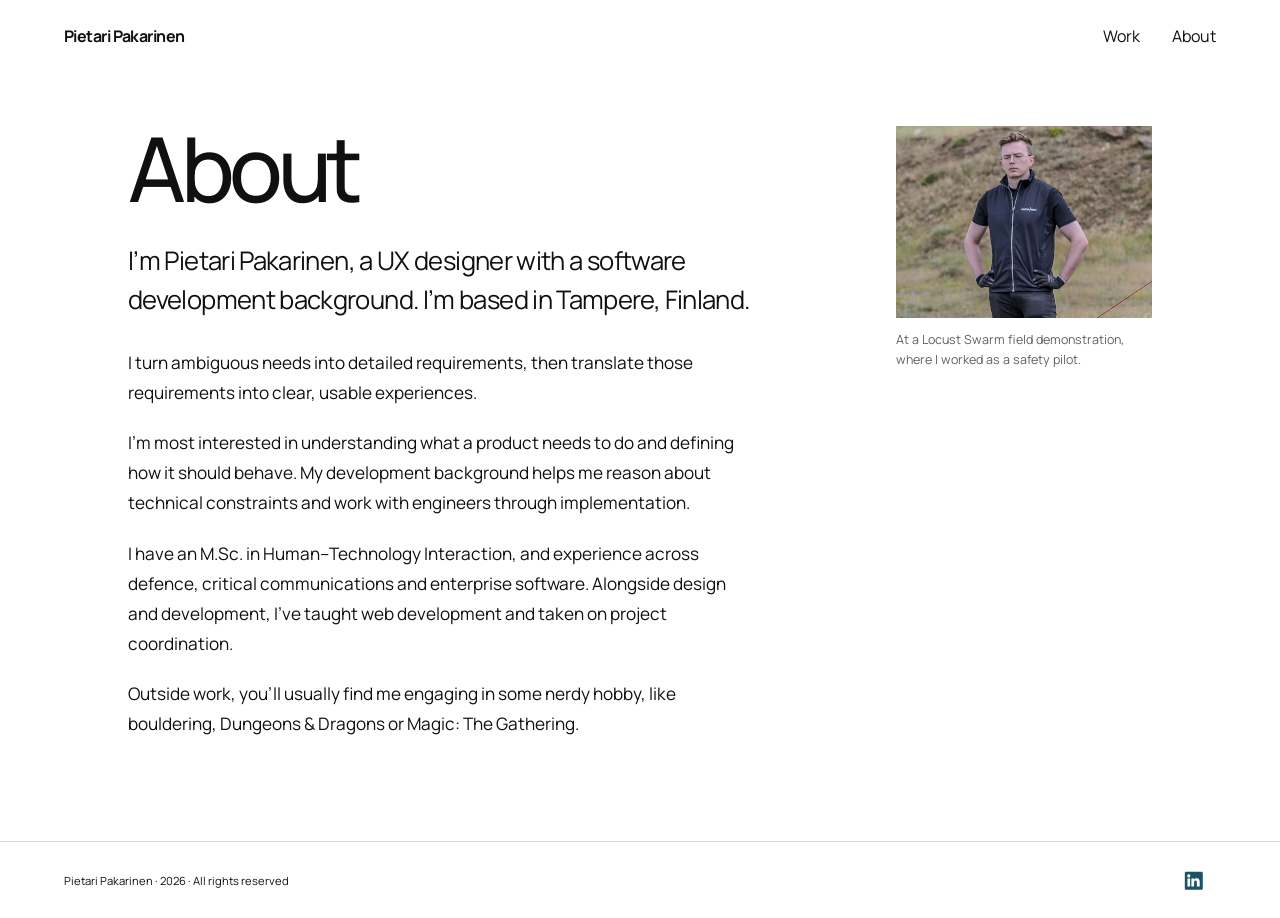
==== commit 25619eef: "Refine portfolio copy, project order and prototyping workflow" ====
--- a/about/index.html
+++ b/about/index.html
@@ -4,7 +4,7 @@
     <meta charset="utf-8"><meta name="viewport" content="width=device-width, initial-scale=1">
     <meta name="description" content="Pietari Pakarinen is a Tampere-based UX designer with a software development background and an M.Sc. in Human–Technology Interaction.">
     <title>About — Pietari Pakarinen</title>
-    <link rel="stylesheet" href="../assets/css/site.css?v=20261028-13">
+    <link rel="stylesheet" href="../assets/css/site.css?v=20261030-7">
     <link rel="canonical" href="https://pietarip.github.io/portfolio/about/">
     <link rel="icon" type="image/svg+xml" href="../assets/favicon.svg">
     <link rel="preconnect" href="https://fonts.googleapis.com">
@@ -43,10 +43,9 @@
         <p>Outside work, you’ll usually find me engaging in some nerdy hobby, like bouldering, Dungeons &amp; Dragons or Magic: The Gathering.</p>
       </div>
     </main>
-    <footer class="site-footer">
-      <p>Let’s work together</p>
-      <a class="contact-link" href="https://www.linkedin.com/in/pietari-pakarinen/">Connect on LinkedIn <svg viewBox="0 0 24 24" aria-hidden="true"><path d="M20.45 2H3.55C2.69 2 2 2.68 2 3.52v16.96c0 .84.69 1.52 1.55 1.52h16.9c.86 0 1.55-.68 1.55-1.52V3.52c0-.84-.69-1.52-1.55-1.52ZM7.93 18.35H4.96V9.5h2.97v8.85ZM6.45 8.29c-.96 0-1.73-.78-1.73-1.73s.77-1.73 1.73-1.73 1.73.78 1.73 1.73-.77 1.73-1.73 1.73Zm11.9 10.06h-2.96v-4.3c0-1.03-.02-2.35-1.43-2.35-1.44 0-1.66 1.12-1.66 2.28v4.37H9.34V9.5h2.84v1.21h.04c.4-.7 1.36-1.43 2.8-1.43 3 0 3.56 1.97 3.56 4.53v4.54Z"/></svg></a>
+    <footer class="site-footer site-footer--compact">
+      <span class="footer-copyright">Pietari Pakarinen · 2026 · All rights reserved</span>
+      <a class="contact-link" aria-label="Pietari Pakarinen on LinkedIn" title="LinkedIn" href="https://www.linkedin.com/in/pietari-pakarinen/"><svg viewBox="0 0 24 24" aria-hidden="true"><path d="M20.45 2H3.55C2.69 2 2 2.68 2 3.52v16.96c0 .84.69 1.52 1.55 1.52h16.9c.86 0 1.55-.68 1.55-1.52V3.52c0-.84-.69-1.52-1.55-1.52ZM7.93 18.35H4.96V9.5h2.97v8.85ZM6.45 8.29c-.96 0-1.73-.78-1.73-1.73s.77-1.73 1.73-1.73 1.73.78 1.73 1.73-.77 1.73-1.73 1.73Zm11.9 10.06h-2.96v-4.3c0-1.03-.02-2.35-1.43-2.35-1.44 0-1.66 1.12-1.66 2.28v4.37H9.34V9.5h2.84v1.21h.04c.4-.7 1.36-1.43 2.8-1.43 3 0 3.56 1.97 3.56 4.53v4.54Z"/></svg></a>
     </footer>
-    <div class="copyright">Pietari Pakarinen · 2026 · All rights reserved</div>
   </body>
 </html>
--- a/assets/css/site.css
+++ b/assets/css/site.css
@@ -156,7 +156,7 @@
 .text-action { display: inline-flex; align-items: center; gap: .9rem; min-height: 2.75rem; font-size: .95rem; font-weight: 600; text-underline-offset: .3em; text-decoration-thickness: 1px; }
 .text-action span { color: var(--accent); }
 .home-portrait { margin: 0; }
-.home-portrait img { display: block; width: 100%; height: auto; aspect-ratio: 4 / 5; object-fit: cover; object-position: 50% 45%; }
+.home-portrait img { display: block; width: 100%; height: auto; aspect-ratio: 1; object-fit: cover; object-position: 50% 16%; }
 .home-portrait figcaption { margin-top: .75rem; max-width: 27ch; color: var(--muted); font-size: .75rem; line-height: 1.6; }
 .selected-work { width: min(100% - (2 * var(--page-gutter)), var(--site-width)); margin: 0 auto 5rem; }
 #work, .case-section { scroll-margin-top: 1.5rem; }
@@ -181,7 +181,7 @@
 .work-card .work-title { order: 1; }
 .work-title h3 { margin: 0; font-size: clamp(1.35rem, 2.1vw, 1.75rem); font-weight: 600; line-height: 1.25; letter-spacing: -.04em; }
 .work-title > span { color: var(--accent); font-size: 1.3rem; transition: transform .18s ease; }
-.work-card-copy > p:not(.work-meta) { order: 2; max-width: 52ch; min-height: 4.95em; margin: .65rem 0 1rem; font-size: 1rem; line-height: 1.65; }
+.work-card-copy > p:not(.work-meta) { order: 2; max-width: none; min-height: 4.95em; margin: .65rem 0 1rem; font-size: 1rem; line-height: 1.65; }
 .work-discipline { order: 4; margin-top: .8rem; color: var(--muted); font-size: .76rem; line-height: 1.6; }
 .work-card:hover .work-title h3, .work-card:focus-visible .work-title h3 { text-decoration: underline; text-underline-offset: .2em; }
 .work-card:hover .work-title > span { transform: translate(.12rem, -.12rem); }
@@ -200,7 +200,7 @@
 .section-body { min-width: 0; max-width: 44rem; }
 .case-study--revised .section-body > p { font-size: 1.075rem; line-height: 1.75; }
 .case-study--revised .section-body > p:first-child { margin-top: 0; }
-.case-study--revised .section-body > .section-takeaway { max-width: 32ch; margin-bottom: 1.1rem; font-size: clamp(1.35rem, 2vw, 1.7rem); font-weight: 500; line-height: 1.4; letter-spacing: -.025em; }
+.case-study--revised .section-body > .section-takeaway { max-width: none; margin-bottom: 1.1rem; font-size: clamp(1.35rem, 2vw, 1.7rem); font-weight: 500; line-height: 1.4; letter-spacing: -.025em; }
 .case-study--revised strong { font-weight: 600; }
 .case-figure--overview { max-width: 31rem; margin: 2rem 0 0; padding: 1.25rem 1rem 0; background: var(--wash); }
 .case-figure--overview > img { max-width: 26rem; mix-blend-mode: multiply; }
@@ -292,7 +292,6 @@
   .home-intro h1 { max-width: 15ch; font-size: clamp(2.6rem, 7.5vw, 3.6rem); }
   .home-deck { max-width: 45ch; }
   .home-portrait { display: grid; grid-template-columns: 6rem 1fr; align-items: center; gap: 1rem; }
-  .home-portrait img { aspect-ratio: 1; object-position: 50% 35%; }
   .home-portrait figcaption { max-width: 30ch; margin: 0; }
   .work-heading { display: block; }
   .work-heading > p { margin-top: .6rem; }
@@ -322,3 +321,44 @@
   .image-viewer__panel { max-height: 96dvh; }
   .image-viewer__image { max-height: calc(96dvh - 15rem); }
 }
+
+.interface-decisions { max-width:44rem; padding-left:1.4rem; margin:1.25rem 0 0; }
+.interface-decisions li { margin:.65rem 0; line-height:1.65; }
+.prototype-story { margin-top:3rem; padding-top:2rem; border-top:1px solid #dce2e3; }
+.prototype-story h3 { font-size:clamp(1.5rem,3vw,2rem); line-height:1.2; letter-spacing:-.035em; margin:0 0 1.25rem; }
+.prototype-story > p { font-size:1.05rem; line-height:1.75; max-width:44rem; }
+.prototype-workflow { margin:1.75rem 0; max-width:44rem; padding:1.25rem; background:var(--wash); }
+.prototype-result { border-left:3px solid var(--accent); padding-left:1rem; margin-top:1.75rem; }
+
+.prototype-workflow h4 { margin:0 0 1.5rem; line-height:1.4; text-align:center; }
+.prototype-workflow h4 > span { display:block; font-size:.8rem; font-weight:500; color:var(--muted); margin-bottom:.35rem; }
+.prototype-workflow h4 > strong { display:block; font-size:1.25rem; font-weight:700; letter-spacing:-.025em; }
+.workflow-layout { display:grid; grid-template-columns:repeat(5,max-content); justify-content:center; align-items:center; gap:0 1.25rem; }
+.workflow-phase { position:relative; justify-self:center; width:max-content; max-width:7rem; padding:.7rem .65rem; border:1px solid var(--line); border-radius:.25rem; background:#fff; text-align:center; font-size:.8rem; font-weight:600; line-height:1.45; letter-spacing:.005em; }
+.workflow-arrow { position:absolute; left:calc(100% + .3rem); top:50%; transform:translateY(-50%); color:var(--accent); font-size:1.2rem; font-weight:400; }
+.workflow-loop { grid-column:3 / 5; grid-row:2; align-self:start; text-align:center; color:var(--accent); font-size:.75rem; line-height:1.4; }
+.workflow-loop svg { display:block; width:100%; height:2.4rem; overflow:visible; fill:none; stroke:currentColor; stroke-width:1.3; stroke-linecap:round; stroke-linejoin:round; }
+.workflow-loop .workflow-loop-narrow { display:none; }
+.workflow-loop span { display:block; margin-top:-.1rem; }
+@media(max-width:1100px) {
+ .workflow-layout { grid-template-columns:1fr; gap:1.8rem 0; }
+ .workflow-phase { grid-column:1; max-width:100%; }
+ .workflow-phase:nth-child(1) { grid-row:1; }
+ .workflow-phase:nth-child(2) { grid-row:2; }
+ .workflow-phase:nth-child(3) { grid-row:3; }
+ .workflow-phase:nth-child(4) { grid-row:4; }
+ .workflow-phase:nth-child(5) { grid-row:5; }
+ .workflow-arrow { left:50%; top:calc(100% + .15rem); transform:translateX(-50%) rotate(90deg); }
+ .workflow-loop { position:relative; grid-column:1; grid-row:3 / 5; align-self:stretch; justify-self:center; width:15rem; max-width:100%; pointer-events:none; }
+ .workflow-loop .workflow-loop-wide { display:none; }
+ .workflow-loop .workflow-loop-narrow { display:block; position:absolute; left:0; top:0; width:4rem; height:100%; }
+ .workflow-loop span { position:absolute; left:-.5rem; top:50%; transform:translate(-50%,-50%) rotate(-90deg); white-space:nowrap; }
+}
+@media(max-width:700px) { .prototype-story > p { font-size:1rem; } }
+
+.visually-hidden { position:absolute; width:1px; height:1px; padding:0; margin:-1px; overflow:hidden; clip:rect(0,0,0,0); white-space:nowrap; border:0; }
+
+.site-footer--compact { flex-direction:row; align-items:center; gap:1rem; padding-block:1rem; }
+.site-footer--compact .footer-copyright { font-size:.7rem; }
+.site-footer--compact .contact-link { justify-content:center; flex-shrink:0; width:2.75rem; height:2.75rem; border-radius:.25rem; }
+.site-footer--compact .contact-link:hover { background:var(--wash); }
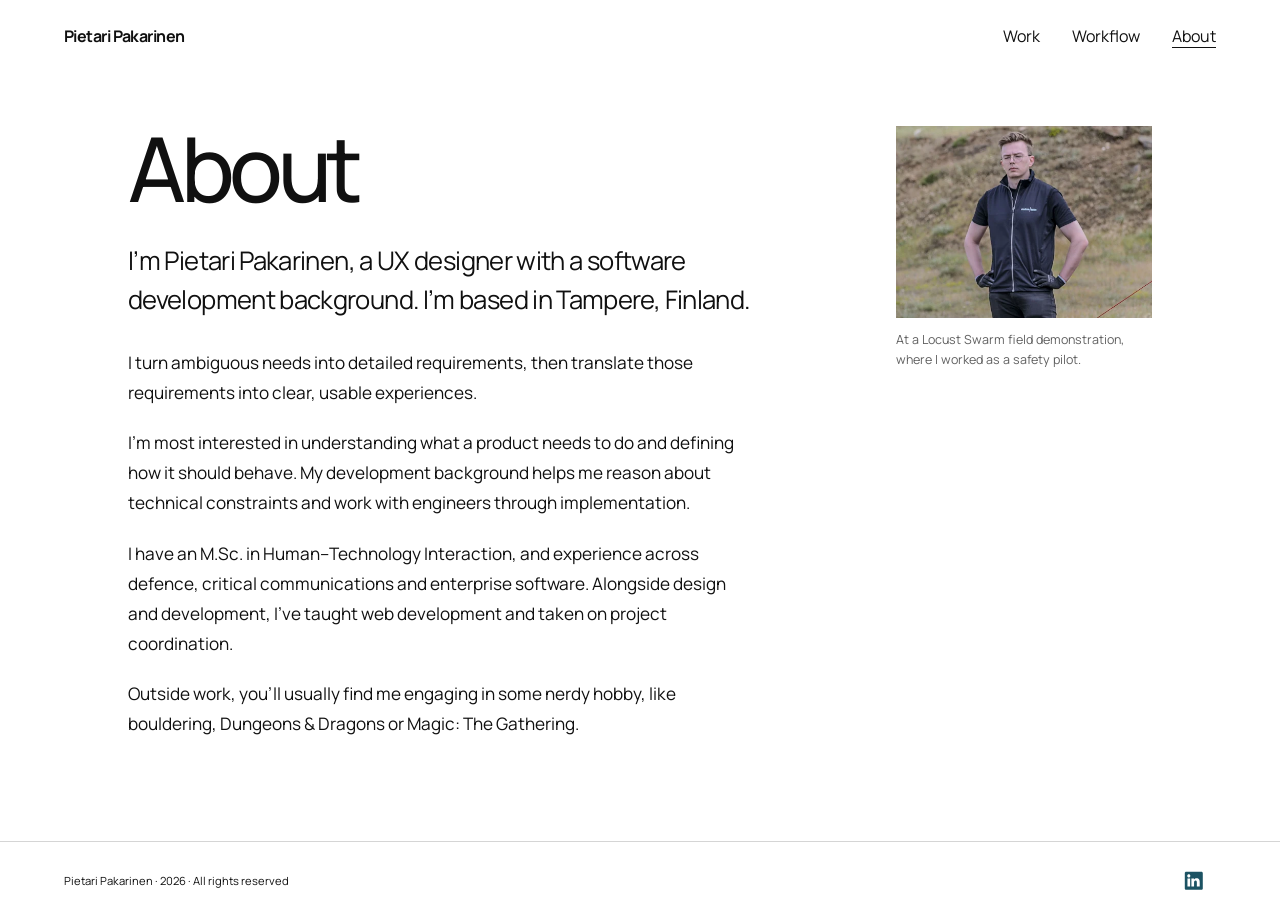
==== commit a0366807: "Separate AI design workflow into its own case study" ====
--- a/about/index.html
+++ b/about/index.html
@@ -4,7 +4,7 @@
     <meta charset="utf-8"><meta name="viewport" content="width=device-width, initial-scale=1">
     <meta name="description" content="Pietari Pakarinen is a Tampere-based UX designer with a software development background and an M.Sc. in Human–Technology Interaction.">
     <title>About — Pietari Pakarinen</title>
-    <link rel="stylesheet" href="../assets/css/site.css?v=20261030-7">
+    <link rel="stylesheet" href="../assets/css/site.css?v=20261031-1">
     <link rel="canonical" href="https://pietarip.github.io/portfolio/about/">
     <link rel="icon" type="image/svg+xml" href="../assets/favicon.svg">
     <link rel="preconnect" href="https://fonts.googleapis.com">
@@ -25,7 +25,7 @@
     <a class="skip-link" href="#main">Skip to content</a>
     <header class="page-header"><nav class="nav" aria-label="Main navigation">
         <a class="wordmark" href="../">Pietari Pakarinen</a>
-        <div class="nav-links"><a class="nav-link" href="../#work">Work</a><a class="nav-link" href="../about/" aria-current="page">About</a></div>
+        <div class="nav-links"><a class="nav-link" href="../#work">Work</a><a class="nav-link" href="../workflow/">Workflow</a><a class="nav-link" href="../about/" aria-current="page">About</a></div>
       </nav></header>
     <main id="main" tabindex="-1" class="editorial about-layout">
       <header class="about-opening">
--- a/assets/css/site.css
+++ b/assets/css/site.css
@@ -324,24 +324,23 @@
 
 .interface-decisions { max-width:44rem; padding-left:1.4rem; margin:1.25rem 0 0; }
 .interface-decisions li { margin:.65rem 0; line-height:1.65; }
-.prototype-story { margin-top:3rem; padding-top:2rem; border-top:1px solid #dce2e3; }
+.prototype-story { margin-top:1.5rem; }
 .prototype-story h3 { font-size:clamp(1.5rem,3vw,2rem); line-height:1.2; letter-spacing:-.035em; margin:0 0 1.25rem; }
 .prototype-story > p { font-size:1.05rem; line-height:1.75; max-width:44rem; }
 .prototype-workflow { margin:1.75rem 0; max-width:44rem; padding:1.25rem; background:var(--wash); }
 .prototype-result { border-left:3px solid var(--accent); padding-left:1rem; margin-top:1.75rem; }
 
-.prototype-workflow h4 { margin:0 0 1.5rem; line-height:1.4; text-align:center; }
-.prototype-workflow h4 > span { display:block; font-size:.8rem; font-weight:500; color:var(--muted); margin-bottom:.35rem; }
-.prototype-workflow h4 > strong { display:block; font-size:1.25rem; font-weight:700; letter-spacing:-.025em; }
-.workflow-layout { display:grid; grid-template-columns:repeat(5,max-content); justify-content:center; align-items:center; gap:0 1.25rem; }
+.prototype-workflow h3 { margin:0 0 1.5rem; line-height:1.4; text-align:center; }
+.prototype-workflow h3 > span { display:block; font-size:.8rem; font-weight:500; color:var(--muted); margin-bottom:.35rem; }
+.prototype-workflow h3 > strong { display:block; font-size:1.25rem; font-weight:700; letter-spacing:-.025em; }
+.workflow-layout { position:relative; display:grid; grid-template-columns:repeat(5,max-content); justify-content:center; align-items:center; gap:0 1.25rem; padding-bottom:4.5rem; }
 .workflow-phase { position:relative; justify-self:center; width:max-content; max-width:7rem; padding:.7rem .65rem; border:1px solid var(--line); border-radius:.25rem; background:#fff; text-align:center; font-size:.8rem; font-weight:600; line-height:1.45; letter-spacing:.005em; }
 .workflow-arrow { position:absolute; left:calc(100% + .3rem); top:50%; transform:translateY(-50%); color:var(--accent); font-size:1.2rem; font-weight:400; }
-.workflow-loop { grid-column:3 / 5; grid-row:2; align-self:start; text-align:center; color:var(--accent); font-size:.75rem; line-height:1.4; }
-.workflow-loop svg { display:block; width:100%; height:2.4rem; overflow:visible; fill:none; stroke:currentColor; stroke-width:1.3; stroke-linecap:round; stroke-linejoin:round; }
-.workflow-loop .workflow-loop-narrow { display:none; }
-.workflow-loop span { display:block; margin-top:-.1rem; }
+.workflow-loop { position:absolute; inset:0; pointer-events:none; color:var(--accent); font-size:.75rem; line-height:1.4; }
+.workflow-loop svg { display:block; width:100%; height:100%; overflow:visible; fill:none; stroke:currentColor; stroke-width:1.5; stroke-linecap:round; stroke-linejoin:round; }
+.workflow-loop span { position:absolute; white-space:nowrap; }
 @media(max-width:1100px) {
- .workflow-layout { grid-template-columns:1fr; gap:1.8rem 0; }
+ .workflow-layout { grid-template-columns:1fr; gap:1.8rem 0; padding:0 0 0 3.5rem; }
  .workflow-phase { grid-column:1; max-width:100%; }
  .workflow-phase:nth-child(1) { grid-row:1; }
  .workflow-phase:nth-child(2) { grid-row:2; }
@@ -349,10 +348,6 @@
  .workflow-phase:nth-child(4) { grid-row:4; }
  .workflow-phase:nth-child(5) { grid-row:5; }
  .workflow-arrow { left:50%; top:calc(100% + .15rem); transform:translateX(-50%) rotate(90deg); }
- .workflow-loop { position:relative; grid-column:1; grid-row:3 / 5; align-self:stretch; justify-self:center; width:15rem; max-width:100%; pointer-events:none; }
- .workflow-loop .workflow-loop-wide { display:none; }
- .workflow-loop .workflow-loop-narrow { display:block; position:absolute; left:0; top:0; width:4rem; height:100%; }
- .workflow-loop span { position:absolute; left:-.5rem; top:50%; transform:translate(-50%,-50%) rotate(-90deg); white-space:nowrap; }
 }
 @media(max-width:700px) { .prototype-story > p { font-size:1rem; } }
 
@@ -362,3 +357,13 @@
 .site-footer--compact .footer-copyright { font-size:.7rem; }
 .site-footer--compact .contact-link { justify-content:center; flex-shrink:0; width:2.75rem; height:2.75rem; border-radius:.25rem; }
 .site-footer--compact .contact-link:hover { background:var(--wash); }
+
+/* Related workflow case and the shared navigation. */
+.nav-link[aria-current="page"] { text-decoration:underline; text-underline-offset:.3em; }
+.case-opening .related-case { margin:.8rem 0 0; font-size:.9rem; line-height:1.6; color:var(--muted); }
+.case-study--revised .section-body > .section-first-heading { margin-top:0; }
+#prototyping { scroll-margin-top:1.5rem; }
+@media(max-width:480px) {
+  .nav { flex-wrap:wrap; gap:0 .75rem; }
+  .nav-links { flex-wrap:wrap; gap:.25rem 1rem; }
+}
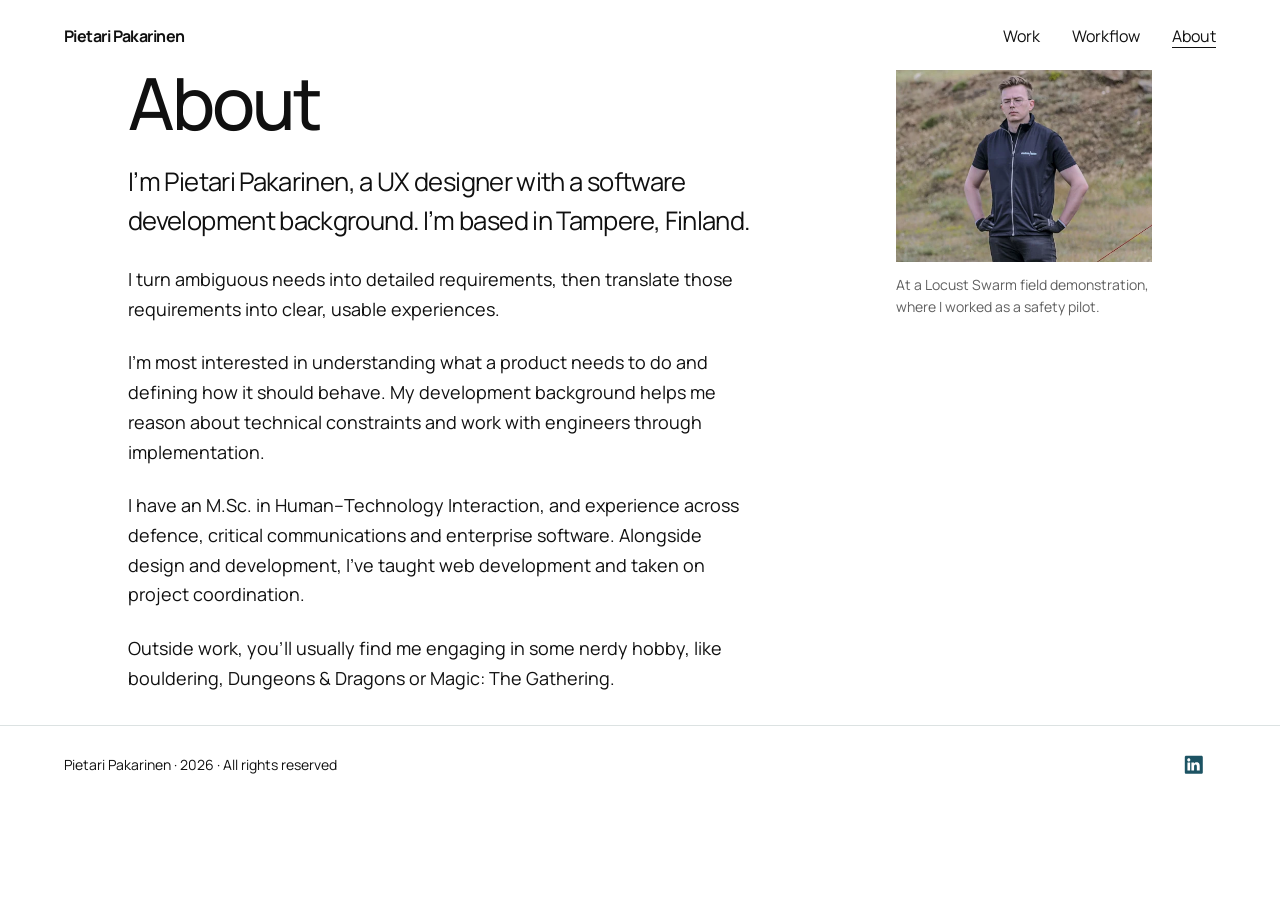
==== commit 08897a68: "Refine portfolio layouts and case navigation" ====
--- a/about/index.html
+++ b/about/index.html
@@ -5,6 +5,7 @@
     <meta name="description" content="Pietari Pakarinen is a Tampere-based UX designer with a software development background and an M.Sc. in Human–Technology Interaction.">
     <title>About — Pietari Pakarinen</title>
     <link rel="stylesheet" href="../assets/css/site.css?v=20261031-1">
+    <link rel="stylesheet" href="../assets/css/layout-preview.css?v=20261101-10">
     <link rel="canonical" href="https://pietarip.github.io/portfolio/about/">
     <link rel="icon" type="image/svg+xml" href="../assets/favicon.svg">
     <link rel="preconnect" href="https://fonts.googleapis.com">
--- a/assets/css/site.css
+++ b/assets/css/site.css
@@ -358,6 +358,36 @@
 .site-footer--compact .contact-link { justify-content:center; flex-shrink:0; width:2.75rem; height:2.75rem; border-radius:.25rem; }
 .site-footer--compact .contact-link:hover { background:var(--wash); }
 
+/* A simpler opening for the workflow case. */
+.case-study--revised .workflow-opening { margin-bottom:2.5rem; }
+.case-study--revised .workflow-opening h1 { margin:0; font-size:clamp(2.25rem,4.6vw,4.25rem); line-height:1.08; letter-spacing:-.05em; }
+.workflow-opening .case-contents { margin-top:1.4rem; }
+
+/* Initiative tracker: progress and planned next steps. */
+.maturity-tracker { margin:1.25rem 0; padding:1.25rem; background:var(--wash); }
+.maturity-tracker-heading { margin-bottom:1.5rem; }
+.maturity-tracker h4 { margin:0 0 .35rem; font-size:1.1rem; font-weight:700; line-height:1.4; }
+.maturity-tracker-heading p { margin:0; font-size:.85rem; line-height:1.6; }
+.maturity-dimension + .maturity-dimension { margin-top:1.5rem; }
+.maturity-tracker h5 { margin:0 0 .65rem; font-size:.9rem; line-height:1.5; font-weight:700; }
+.maturity-steps { display:grid; grid-template-columns:repeat(3,minmax(0,1fr)); gap:.75rem; margin:0; }
+.maturity-step { padding:.7rem .75rem; border-top:3px solid #8b9294; background:#fff; }
+.maturity-step--progress { border-color:var(--accent); }
+.maturity-step--next { border-top:3px dashed #48735b; }
+.maturity-step dt { margin:0 0 .45rem; font-size:.7rem; font-weight:700; line-height:1.5; color:var(--muted); }
+.maturity-step--progress dt { color:var(--accent); }
+.maturity-step--next dt { color:#396047; }
+.maturity-step dd { margin:0; font-size:.8rem; line-height:1.6; }
+.maturity-tracker figcaption { margin-top:1.25rem; font-size:.75rem; line-height:1.6; color:var(--muted); }
+@media(max-width:700px) {
+  .maturity-tracker { padding:1rem; }
+  .maturity-steps { grid-template-columns:1fr; gap:.5rem; }
+  .maturity-step { border-top:0; border-left:3px solid #8b9294; }
+  .maturity-step--progress { border-color:var(--accent); }
+  .maturity-step--next { border-left:3px dashed #48735b; }
+  .maturity-step dt { margin-bottom:.2rem; }
+  .maturity-step dd { font-size:.9rem; }
+}
 /* Related workflow case and the shared navigation. */
 .nav-link[aria-current="page"] { text-decoration:underline; text-underline-offset:.3em; }
 .case-opening .related-case { margin:.8rem 0 0; font-size:.9rem; line-height:1.6; color:var(--muted); }
--- a/assets/css/layout-preview.css
+++ b/assets/css/layout-preview.css
@@ -0,0 +1,131 @@
+/* Shared editorial layout, typography and responsive case navigation. */
+body { --accent: #1c5363; --wash: #f3f7f7; --line: #dce2e2; }
+.nav { padding-bottom: .25rem; }
+.nav-link:hover, .nav-link:focus-visible { color: var(--accent); }
+.home-deck a, .section-body a, .related-case a { color: var(--accent); text-underline-offset: .2em; }
+.home-hero { grid-template-columns: minmax(0, 1fr) 14rem; gap: 4rem; margin-block: 0 3rem; }
+.home-intro h1 { margin: 0 0 1.25rem; max-width: 20ch; font-size: clamp(2.5rem, 4.6vw, 4rem); letter-spacing: -.04em; line-height: 1.1; }
+.home-deck { max-width: 43rem; margin: 0; font-size: 1.125rem; line-height: 1.65; }
+.home-portrait figcaption { font-size: .875rem; line-height: 1.5; }
+.selected-work #work { border-top: 1px solid var(--line); padding-top: 1.5rem; }
+.work-grid { gap: 2rem; }
+/* Each pair shares five content rows, so wrapping never offsets its images. */
+@supports (grid-template-rows: subgrid) {
+  @media (min-width: 701px) {
+    .work-grid { row-gap: 0; }
+    .work-card { display: grid; grid-row: span 5; grid-template-rows: subgrid; row-gap: 0; padding-bottom: 2rem; }
+    .work-card:nth-last-child(-n+2) { padding-bottom: 0; }
+    .work-card-copy > p:not(.work-meta) { min-height: 0; }
+    .work-title { align-self: start; }
+  }
+}
+.selected-work { margin-bottom: 2rem; }
+.work-meta, .work-discipline { font-size: .875rem; line-height: 1.55; }
+.work-meta { margin-bottom: .5rem; }
+.work-title h3 { font-size: 1.75rem; letter-spacing: -.025em; }
+.work-card-copy > p:not(.work-meta) { margin: .75rem 0 1.25rem; line-height: 1.65; }
+.work-preview { border-color: var(--line); }
+.work-preview--nsc3 > img { object-fit: cover; object-position: right center; }
+.work-preview--research { padding: 1rem; }
+.research-preview-crop { width: 100%; aspect-ratio: 833 / 350; overflow: hidden; }
+.research-preview-crop img { display: block; width: 100%; height: auto; transition: transform .25s ease; }
+.work-card:hover .research-preview-crop img { transform: scale(1.015); }
+.work-preview--screenful { padding: 1rem; }
+.work-preview--screenful > img { object-fit: contain; object-position: center; box-shadow: none; }
+.work-discipline { margin-top: .75rem; }
+.site-footer--compact .footer-copyright { font-size: .875rem; }
+
+.case-study--revised { width: min(100% - (2 * var(--page-gutter)), 54rem); margin-top: .25rem; margin-bottom: 0; }
+.case-opening { margin-bottom: 2rem; }
+.case-study--revised h1 { font-size: clamp(3.5rem, 6vw, 5rem); letter-spacing: -.04em; margin: .75rem 0 1rem; }
+.case-deck { font-size: clamp(1.65rem, 2.8vw, 2.35rem); letter-spacing: -.025em; margin-bottom: 1.5rem; }
+.eyebrow, .case-meta, .case-opening .related-case { font-size: .875rem; }
+.case-opening .related-case { margin-top: .75rem; }
+.case-contents { position: static; margin: 0 0 2rem; padding: .25rem 0; gap: 0 1.75rem; border-block: 1px solid var(--line); }
+.case-contents a { position: relative; font-size: .9375rem; min-height: 3rem; }
+.case-contents a[aria-current] { color: var(--accent); }
+.case-contents a[aria-current]::after { content: ''; position: absolute; inset: auto 0 -.3rem; height: 2px; background: var(--accent); }
+.case-study--revised .case-section { grid-template-columns: 9rem minmax(0,1fr); gap: 2rem; margin-bottom: 2.5rem; scroll-margin-top: 1.5rem; }
+.case-study--revised .case-section > h2 { font-size: 1.125rem; color: var(--accent); letter-spacing: 0; }
+.section-body { max-width: 44rem; }
+.case-sections .section-body > :last-child { margin-bottom: 0; }
+.case-study--revised .section-body > p { max-width: 44rem; font-size: 1.125rem; line-height: 1.65; margin: 0 0 1.5rem; }
+.case-study--revised .section-body > .section-takeaway { font-size: 1.75rem; line-height: 1.35; letter-spacing: -.02em; margin-bottom: 1rem; }
+.section-body h3 { max-width: 44rem; margin: 2.5rem 0 .5rem; font-size: 1.3rem; letter-spacing: -.015em; }
+.section-body > .section-takeaway + h3 { margin-top: 0; }
+.case-figure--screen { width: 100%; max-width: none; margin: 2rem 0; padding: 0; background: var(--wash); }
+.case-figure--screen figcaption { margin: 0; padding: 1rem 4.25rem 1rem 1rem; font-size: .875rem; line-height: 1.6; text-align: left; }
+.case-figure--screen .image-enlarge { top: auto; bottom: .5rem; right: .5rem; box-shadow: none; color: var(--accent); }
+.evidence-details { margin: 2rem 0 0; padding: 0 1.25rem; border: 1px solid var(--line); background: var(--wash); }
+.evidence-details summary { padding: 1.25rem 0; font-size: 1rem; line-height: 1.5; }
+.case-study--revised .evidence-details > p { max-width: 44rem; font-size: 1.0625rem; line-height: 1.65; margin: 0 0 1.5rem; }
+.evidence-details .case-figure { margin-bottom: 1.25rem; background: white; }
+.case-sections > .case-section:last-child { margin-bottom: 0; }
+.case-sections > .case-section:last-child .section-body > :last-child { margin-bottom: 0; }
+.revised-case .case-pagination { width: min(100% - (2 * var(--page-gutter)), 54rem); margin: 2rem auto 0; padding-block: 1rem; }
+.pagination-label { font-size: .875rem; }
+.about-layout { margin-top: .25rem; margin-bottom: 2rem; gap: 1.5rem 3rem; }
+.about-layout h1 { font-size: clamp(3rem,6vw,4.5rem); letter-spacing: -.04em; margin-bottom: 1.25rem; }
+.about-layout .about-copy p { font-size: 1.125rem; line-height: 1.65; margin-bottom: 1.5rem; }
+.about-photo figcaption { font-size: .875rem; line-height: 1.6; }
+.case-study--revised .workflow-opening { margin-bottom: 2rem; }
+.workflow-phase { font-size: .875rem; }
+.workflow-loop { font-size: .875rem; }
+.maturity-step dt { font-size: .875rem; }
+.maturity-step dd { font-size: .9375rem; }
+.maturity-tracker figcaption { font-size: .875rem; }
+.prototype-workflow h3 { margin-top: 0; }
+
+/* The existing label column becomes persistent wayfinding on wide screens. */
+@media (min-width: 701px) {
+  .case-body { display: grid; grid-template-columns: 8rem minmax(0,1fr); gap: 2rem; align-items: start; }
+  .case-sections { min-width: 0; }
+  .case-body .case-contents { position: sticky; top: 1.5rem; display: flex; flex-direction: column; align-items: stretch; gap: 0; margin: 0; padding: 0 0 0 1rem; border: 0; border-left: 1px solid var(--line); }
+  .case-contents a { min-height: 2.75rem; }
+  .case-contents a[aria-current] { font-weight: 600; }
+  .case-contents a[aria-current]::after { inset: 0 auto 0 calc(-1rem - 1px); width: 2px; height: auto; }
+  .case-sections .case-section { display: block; }
+  .case-sections .case-section > h2 { margin: 0 0 .5rem; padding: 0; line-height: 1.4; }
+}
+
+@media (max-width: 900px) {
+  .home-hero { grid-template-columns: minmax(0,1fr) 11rem; gap: 2rem; }
+  .case-body { grid-template-columns: 6rem minmax(0,1fr); gap: 1.5rem; }
+  .case-study--revised .case-section { grid-template-columns: 6rem minmax(0,1fr); gap: 1.5rem; }
+}
+@media (max-width: 700px) {
+  .home-hero { grid-template-columns: 1fr; gap: 1.25rem; margin-block: 0 2rem; }
+  .home-intro { width: 100%; min-width: 0; }
+  .home-intro h1 { max-width: none; font-size: clamp(2.15rem, 7vw, 2.8rem); margin-bottom: 1rem; }
+  .home-deck { width: 100%; max-width: none; font-size: 1rem; line-height: 1.6; }
+  .home-portrait { grid-template-columns: 5rem 1fr; gap: 1rem; }
+  .home-portrait figcaption { max-width: 30ch; font-size: .875rem; }
+  .work-grid { gap: 2.75rem; }
+  .selected-work { margin-bottom: 1.5rem; }
+  .work-card-copy > p:not(.work-meta) { min-height: 0; }
+  .case-study--revised { margin-top: .25rem; }
+  .case-opening { margin-bottom: 1.75rem; }
+  .case-contents { position: static; margin-bottom: 1.5rem; gap: 0 1.1rem; }
+  .case-contents a { font-size: .875rem; min-height: 2.75rem; }
+  .case-contents a[aria-current] { color: inherit; }
+  .case-contents a[aria-current]::after { display: none; }
+  .case-study--revised .case-section { display: block; margin-bottom: 3rem; scroll-margin-top: 1.5rem; }
+  .case-study--revised .case-section > h2 { margin: 0 0 .5rem; padding: 0; }
+  .case-study--revised .section-body > p { max-width: none; font-size: 1rem; line-height: 1.65; margin-bottom: 1.25rem; }
+  .case-study--revised .section-body > .section-takeaway { font-size: 1.5rem; margin-bottom: .75rem; }
+  .section-body h3 { margin-top: 2rem; font-size: 1.2rem; }
+  .case-figure--screen { margin-block: 1.5rem; }
+  .case-figure--screen figcaption { padding: .875rem 4rem .875rem .875rem; }
+  .evidence-details { padding-inline: 1rem; }
+  .case-study--revised .evidence-details > p { font-size: 1rem; }
+  .revised-case .case-pagination { margin-block: 1.5rem 0; }
+  .about-layout .about-copy p { font-size: 1rem; }
+}
+@media (prefers-reduced-motion: reduce) {
+  .work-preview > img, .work-title > span { transition: none; }
+}
+@media print {
+  .case-body { display: block; }
+  .case-body .case-contents { display: none; }
+  .case-sections .case-section > h2 { position: static; width: auto; height: auto; margin: 0 0 .5rem; overflow: visible; clip-path: none; white-space: normal; }
+}
